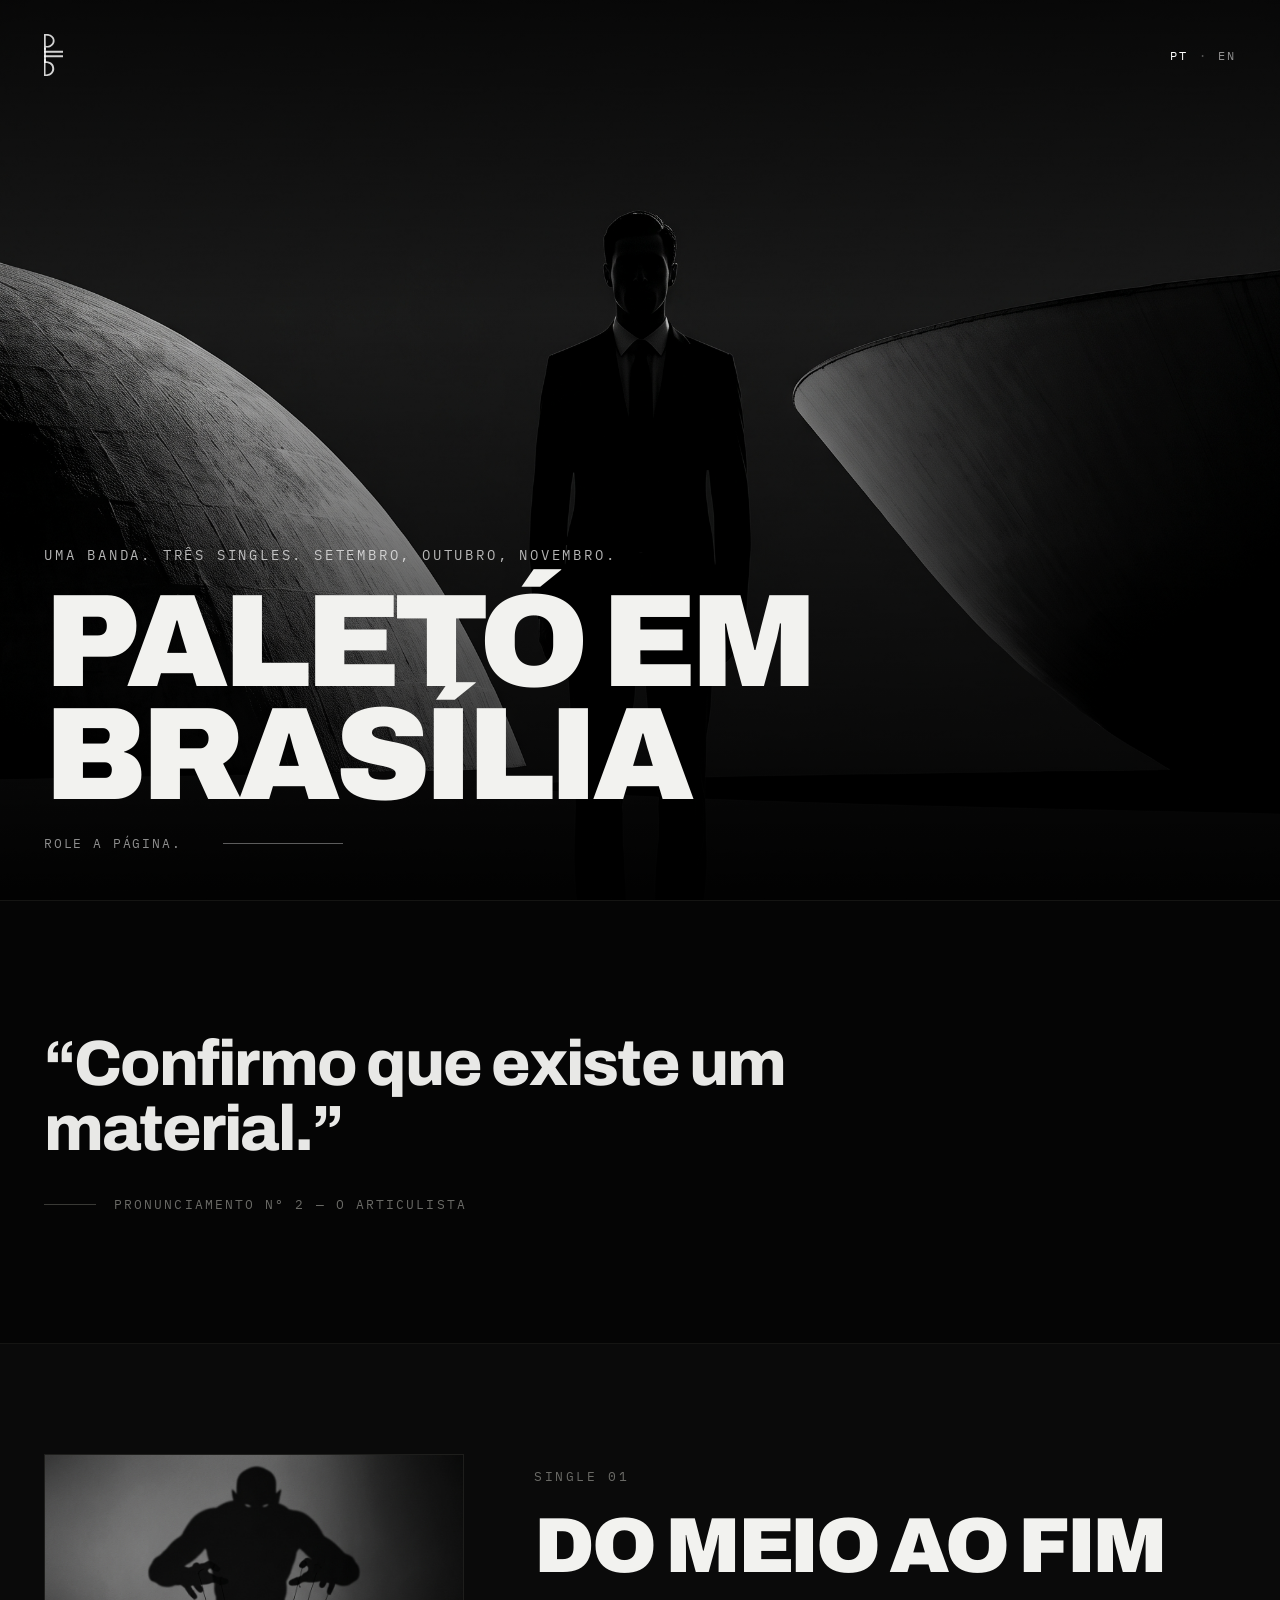
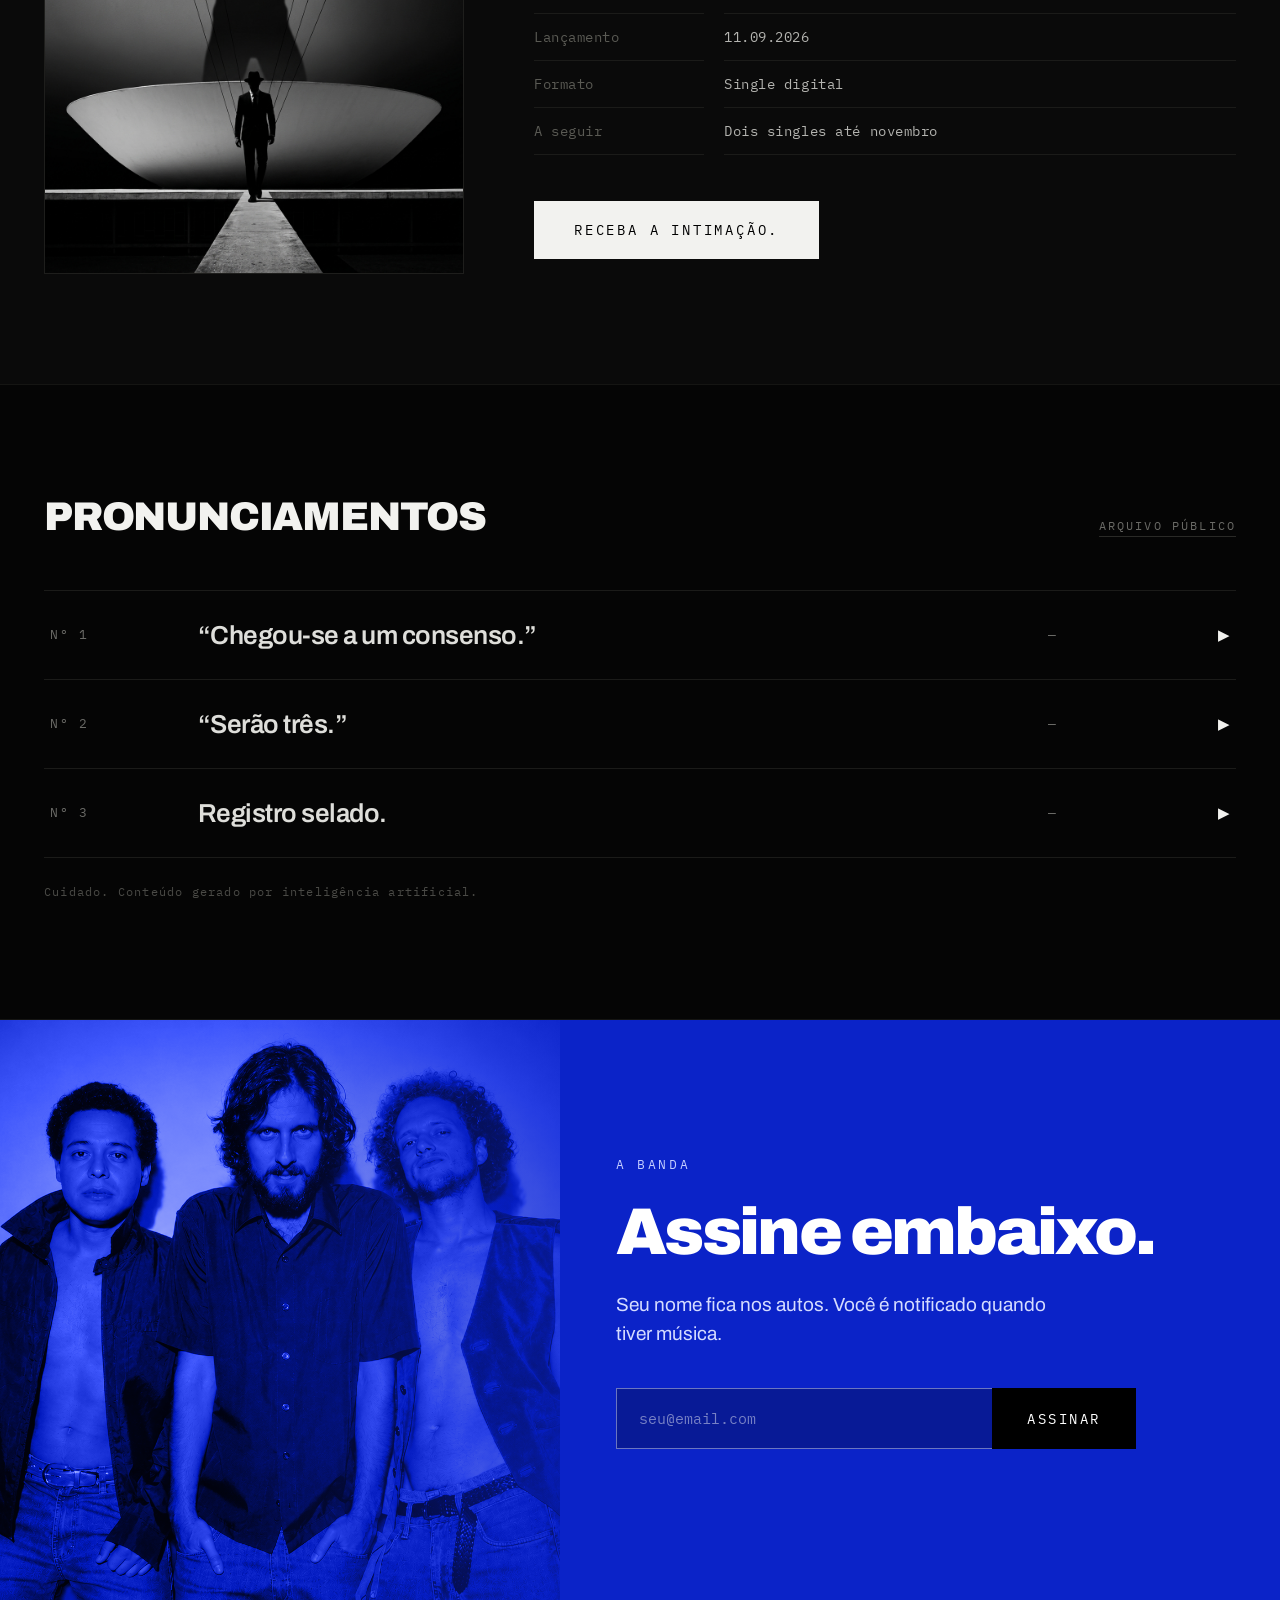
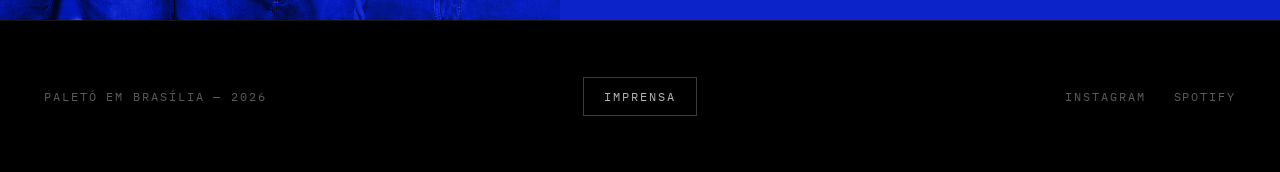
==== site/index.html @ a511e9b2 "Use the original symbol vector for the mark and favicon Replaces the hand-traced approximation with " ====
<!DOCTYPE html>
<html lang="pt-BR">
<head>
<meta charset="utf-8">
<meta name="viewport" content="width=device-width, initial-scale=1">
<title>Paletó em Brasília</title>
<meta name="description" content="Paletó em Brasília — uma banda. três singles. setembro, outubro, novembro.">
<link rel="icon" href="favicon.svg" type="image/svg+xml">
<link rel="icon" href="favicon-32.png" sizes="32x32" type="image/png">
<link rel="apple-touch-icon" href="apple-touch-icon.png">
<meta name="theme-color" content="#000000">
<link rel="preconnect" href="https://fonts.googleapis.com">
<link rel="preconnect" href="https://fonts.gstatic.com" crossorigin>
<link href="https://fonts.googleapis.com/css2?family=Archivo:wght@400;600;800;900&family=IBM+Plex+Mono:wght@400;500&display=swap" rel="stylesheet">
<link rel="stylesheet" href="css/style.css">
</head>
<body>

<div style="position:relative; background:#000">

  <!-- HERO -->
  <div class="hero">
    <img class="hero-bg" src="img/noir-7.jpeg" alt="">
    <div class="hero-gradient"></div>

    <div class="hero-content">
      <div class="topbar">
        <a class="brand" href="/" aria-label="Paletó em Brasília">
          <svg class="brand-mark" viewBox="0 0 573 1257" fill="currentColor" style="fill-rule:evenodd;clip-rule:evenodd;stroke-linejoin:round;stroke-miterlimit:2" aria-hidden="true" focusable="false">
            <g transform="matrix(1,0,0,1,-1531.950298,-1638.78301)">
              <g transform="matrix(1,0,0,1,1207.367759,0)">
                <g transform="matrix(1,0,0,1,-1035.359639,0)">
                  <g transform="matrix(1,0,0,0.920399,-318.648843,557.659139)">
                    <path d="M1678.715,1689.694C1678.77,1525.919 1678.232,1180.269 1679.63,1177.342C1681.048,1174.372 1796.124,1172.359 1821.681,1179.469C1831.416,1182.177 1911.464,1196.441 1964.685,1282.314C2041.574,1406.375 1969.386,1580.551 1818.64,1612.09C1773.498,1621.535 1734.115,1611.115 1731.618,1621.01C1731.563,1621.228 1731.545,1654.656 1731.55,1689.694L1678.715,1689.694ZM1778.699,1563.645C1782.285,1563.162 1785.933,1563.252 1789.519,1562.768C1925.775,1544.386 1980.226,1401.98 1914.064,1303.69C1857.908,1220.265 1770.647,1227.537 1752.038,1227.51C1737.513,1227.489 1731.612,1224.519 1731.601,1238.961C1731.582,1264.59 1731.365,1554.929 1731.719,1559.32C1732.217,1565.479 1750.084,1563.711 1778.699,1563.645Z"/>
                  </g>
                  <g transform="matrix(-0.951034,0,0,0.926566,3010.620278,511.768483)">
                    <path d="M1735.597,2028.415C1717.063,2028.436 1695.365,2028.191 1679.262,2028.336C1679.228,2047.667 1678.986,2070.902 1678.549,2093.765C1678.387,2102.277 1666.675,2099.855 1663.897,2099.864C1363.754,2100.872 1324.43,2490.794 1597.022,2566.75C1632.799,2576.719 1735.597,2570.401 1735.597,2570.401C1735.597,2570.401 1735.755,2186.984 1735.597,2028.415ZM1626.745,2516.858C1476.245,2479.951 1439.849,2325.829 1510.842,2228.806C1572.927,2143.958 1668.254,2152.604 1682.976,2153.117C1686.308,2153.233 1687.145,2157.316 1687.247,2157.813C1687.287,2158.004 1687.319,2508.828 1687.038,2515.854C1686.545,2528.215 1631.484,2517.758 1626.745,2516.858Z"/>
                  </g>
                  <g transform="matrix(1.409154,0,0,1,149.063765,293.846002)">
                    <rect x="859.342" y="1753.937" width="41.129" height="457.063"/>
                  </g>
                  <g transform="matrix(1.033011,0,0,1,-18.027622,-222.513986)">
                    <path d="M1887.901,2372.483L1887.901,2414.517C1887.901,2419.199 1884.222,2423 1879.689,2423L1342.212,2423C1337.68,2423 1334,2419.199 1334,2414.517L1334,2372.483C1334,2367.801 1337.68,2364 1342.212,2364L1879.689,2364C1884.222,2364 1887.901,2367.801 1887.901,2372.483Z"/>
                  </g>
                  <g transform="matrix(1.033011,0,0,1,-18.027622,-88.654303)">
                    <path d="M1887.901,2372.483L1887.901,2414.517C1887.901,2419.199 1884.222,2423 1879.689,2423L1342.212,2423C1337.68,2423 1334,2419.199 1334,2414.517L1334,2372.483C1334,2367.801 1337.68,2364 1342.212,2364L1879.689,2364C1884.222,2364 1887.901,2367.801 1887.901,2372.483Z"/>
                  </g>
                </g>
              </g>
            </g>
          </svg>
        </a>
        <div class="lang-switch">
          <button class="lang-btn" data-lang-btn="pt" type="button">PT</button>
          <span style="color:rgba(255,255,255,.3)">·</span>
          <button class="lang-btn" data-lang-btn="en" type="button">EN</button>
        </div>
      </div>

      <div class="hero-bottom">
        <div class="hero-kicker" data-pt="UMA BANDA. TRÊS SINGLES. SETEMBRO, OUTUBRO, NOVEMBRO." data-en="One band. Three singles. September, October, November."></div>
        <h1 class="hero-title">Paletó em Brasília</h1>
        <div class="hero-scroll">
          <span data-pt="ROLE A PÁGINA.&nbsp;" data-en="Scroll.&nbsp;"></span>
          <span class="hero-scroll-line"></span>
        </div>
      </div>
    </div>
  </div>

  <!-- FALA DO ARTICULISTA -->
  <div class="statement">
    <div class="statement-inner">
      <p class="statement-quote" data-pt="&ldquo;Confirmo que existe um material.&rdquo;" data-en="&ldquo;I confirm that a material exists.&rdquo;"></p>
      <div class="statement-meta">
        <span class="statement-line"></span>
        <span data-pt="Pronunciamento nº 2 — o Articulista" data-en="Statement no. 2 — the Articulator"></span>
      </div>
    </div>
  </div>

  <!-- SINGLE -->
  <div class="single">
    <img class="single-cover" src="img/capa-do-meio-ao-fim.jpg" alt="Capa do single">
    <div class="single-info">
      <div class="single-kicker" data-pt="Single 01" data-en="Single 01"></div>
      <h2 class="single-title">Do meio ao fim</h2>
      <div class="single-facts">
        <span class="fact-label" data-pt="Lançamento" data-en="Release"></span>
        <span class="fact-value">11.09.2026</span>
        <span class="fact-label" data-pt="Formato" data-en="Format"></span>
        <span class="fact-value" data-pt="Single digital" data-en="Digital single"></span>
        <span class="fact-label last" data-pt="A seguir" data-en="Next"></span>
        <span class="fact-value last" data-pt="Dois singles até novembro" data-en="Two more singles until November"></span>
      </div>
      <button class="btn-solid" type="button" data-open-intimacao>
        <span data-pt="Receba a intimação." data-en="Receive the summons."></span>
      </button>
    </div>
  </div>

  <!-- ARQUIVO -->
  <div class="archive" data-section="arquivo">
    <div class="archive-header">
      <h3 class="archive-title" data-pt="Pronunciamentos" data-en="Statements"></h3>
      <a class="archive-tag archive-channel" data-youtube-channel target="_blank" rel="noopener" data-pt="Arquivo público" data-en="Public archive"></a>
    </div>

    <div class="archive-list" data-archive-list></div>

    <p class="archive-disclaimer" data-pt="Cuidado. Conteúdo gerado por inteligência artificial." data-en="Caution. Content generated by artificial intelligence."></p>
  </div>

  <!-- AZUL: A BANDA + E-MAIL -->
  <div class="band">
    <div class="band-photo-wrap">
      <img class="band-photo" src="img/banda.png" alt="Paletó em Brasília">
      <div class="band-photo-overlay"></div>
    </div>
    <div class="band-content">
      <div class="band-kicker" data-pt="A banda" data-en="The band"></div>
      <h3 class="band-title" data-pt="Assine embaixo." data-en="Sign below."></h3>
      <p class="band-desc" data-pt="Seu nome fica nos autos. Você é notificado quando tiver música." data-en="Your name goes on the record. You are notified when there is music — nothing else."></p>
      <form class="signup-form" data-signup-form novalidate>
        <div class="email-row">
          <input class="email-input" type="email" required placeholder="seu@email.com" autocomplete="email">
          <button class="email-submit" type="submit">
            <span data-pt="Assinar" data-en="Sign"></span>
          </button>
        </div>
        <div class="form-msg" data-signup-msg></div>
      </form>
    </div>
  </div>

  <!-- FOOTER -->
  <div class="footer">
    <span class="footer-copy">Paletó em Brasília — 2026</span>
    <a class="footer-press" data-press-link data-pt="imprensa" data-en="press"></a>
    <div class="footer-links">
      <a data-instagram-link>Instagram</a>
      <a data-presave-link>Spotify</a>
    </div>
  </div>

  <!-- FLUXO: RECEBA A INTIMAÇÃO -->
  <div class="modal-overlay" data-modal-overlay hidden>
    <div class="modal-box" data-modal-box>
      <button class="modal-close" type="button" data-close-intimacao>✕</button>

      <!-- ETAPA 1: E-MAIL -->
      <div class="modal-step" data-step="email">
        <div class="modal-kicker" data-pt="Intimação nº 001/2026 — etapa 1 de 2" data-en="Summons no. 001/2026 — step 1 of 2"></div>
        <h4 class="modal-title" data-pt="Primeiro, o seu e-mail." data-en="First, your e-mail."></h4>
        <p class="modal-body-text" data-pt="Não custa nada." data-en="Two steps. This one is painless."></p>
        <form class="modal-form" data-intimacao-email-form novalidate>
          <div class="email-row">
            <input class="email-input" type="email" required placeholder="seu@email.com" autocomplete="email">
            <button class="email-submit" type="submit">
              <span data-pt="Prosseguir" data-en="Proceed"></span>
            </button>
          </div>
        </form>
      </div>

      <!-- ETAPA 2: PRÉ-SAVE (NOIR / ARTICULISTA) -->
      <div class="modal-step-presave" data-step="presave" hidden>
        <div class="presave-photo-wrap">
          <img class="presave-photo" src="img/articulista-gabinete.jpg" alt="O Articulista">
          <div class="presave-photo-overlay"></div>
        </div>
        <div class="presave-content">
          <h4 class="presave-title" data-pt="Perfeito. Só mais uma coisa..." data-en="An understanding has been reached."></h4>
          <p class="presave-text" data-pt="&nbsp;Um segundo gesto bondoso é requerido da sua parte. Chamam de &quot;pré-save&quot;. Eu chamo de &lt;i&gt;sentar-se à mesa&lt;/i&gt;." data-en="My friends. It came to my attention that your e-mail was recorded, and I want you to know this was noted with great sensibility, at the highest level. Now a second gesture is required of you — small, almost nothing, twenty seconds, no more. They call it &ldquo;pre-save.&rdquo; I call it the sitting of the table."></p>
          <p class="presave-text" data-pt="Funciona assim: você autoriza, no seu próprio streaming, um aplicativo que jamais ouviu falar antes. Isso não foi articulação minha. Mas posso lhe dizer, com a autoridade moral que o momento exige, que é para o bem do processo geral." data-en="It works like this: you authorise, on your own streaming service, an application you have never heard of before. This was not my design. But I can tell you, with the moral authority the moment demands, that it is for the good of the process."></p>
          <div class="presave-actions">
            <a class="btn-presave" data-presave-cta target="_blank" rel="noopener">
              <span data-pt="Sentar à mesa" data-en="Sit at the table"></span>
            </a>
            <button class="btn-text" type="button" data-close-intimacao>
              <span data-pt="Retirar a tratativa" data-en="Withdraw the negotiation"></span>
            </button>
          </div>
        </div>
      </div>

      <!-- ETAPA 3: FIM -->
      <div class="modal-step-fim" data-step="fim" hidden>
        <div class="modal-kicker" data-pt="Processo encerrado" data-en="Case closed"></div>
        <h4 class="modal-title" data-pt="Intimação cumprida." data-en="Summons complied with."></h4>
        <p class="modal-body-text" style="max-width:44ch" data-pt="Seu nome está nos autos. Nada mais será exigido de você até 11.09.2026." data-en="Your name is on the record. Nothing else will be asked of you until 11.09.2026."></p>
        <button class="btn-solid-alt" type="button" data-close-intimacao>
          <span data-pt="Encerrar" data-en="Close"></span>
        </button>
      </div>
    </div>
  </div>

</div>

<!-- iframe oculto: destino do POST ao MailerLite, mantém o usuário na página -->
<iframe name="ml-target" style="display:none" title="" aria-hidden="true"></iframe>

<script src="js/config.js"></script>
<script src="js/app.js"></script>
</body>
</html>
---- site/css/style.css ----
:root {
  --bg: #0a0a0b;
  --ink: #e8e8e6;
  --blue: #0B23C8;
  --blue-light: #6D8CFF;
  --mono: 'IBM Plex Mono', monospace;
  --sans: Archivo, Helvetica, sans-serif;
}

* { box-sizing: border-box; }

html, body {
  margin: 0;
  background: var(--bg);
  color: var(--ink);
  font-family: var(--sans);
}

a { color: var(--blue-light); }
a:hover { color: #ffffff; }
::selection { background: #1E4FFF; color: #fff; }
input::placeholder { color: rgba(255, 255, 255, .45); }

button { font-family: inherit; }

img { display: block; max-width: 100%; }

/* ---------- TOPBAR / LANG ---------- */
.topbar {
  display: flex;
  justify-content: space-between;
  align-items: center;
  font-family: var(--mono);
  font-size: 12px;
  letter-spacing: .18em;
  text-transform: uppercase;
  color: rgba(255, 255, 255, .62);
}

.brand {
  display: inline-flex;
  color: rgba(255, 255, 255, .82);
  transition: color .15s ease;
}

.brand:hover { color: #fff; }

.brand-mark { height: 42px; width: auto; display: block; }

.lang-switch { display: flex; gap: 10px; align-items: center; }

.lang-btn {
  background: none;
  border: none;
  padding: 0;
  cursor: pointer;
  font: inherit;
  letter-spacing: .18em;
  color: rgba(255, 255, 255, .55);
}

.lang-btn.active { color: #fff; }

/* ---------- HERO ---------- */
.hero {
  position: relative;
  height: 100vh;
  min-height: 560px;
  max-height: 900px;
  background: #000;
}

.hero-bg {
  position: absolute;
  inset: 0;
  width: 100%;
  height: 100%;
  object-fit: cover;
  object-position: center 42%;
  opacity: .92;
}

.hero-gradient {
  position: absolute;
  inset: 0;
  background: linear-gradient(180deg, rgba(0, 0, 0, .75) 0%, rgba(0, 0, 0, .15) 35%, rgba(0, 0, 0, .9) 100%);
}

.hero-content {
  position: absolute;
  inset: 0;
  display: flex;
  flex-direction: column;
  justify-content: space-between;
  padding: 34px 44px 48px;
}

.hero-bottom { display: flex; flex-direction: column; gap: 22px; }

.hero-kicker {
  font-family: var(--mono);
  font-size: 14px;
  letter-spacing: .2em;
  text-transform: uppercase;
  color: rgba(255, 255, 255, .7);
}

.hero-title {
  margin: 0;
  font-family: var(--sans);
  font-weight: 900;
  font-size: min(132px, 12vw, 15vh);
  line-height: .86;
  letter-spacing: -.045em;
  text-transform: uppercase;
  color: #f2f2ef;
  max-width: 14ch;
}

.hero-scroll {
  display: flex;
  gap: 32px;
  align-items: center;
  font-family: var(--mono);
  font-size: 13px;
  letter-spacing: .14em;
  text-transform: uppercase;
  color: rgba(255, 255, 255, .55);
  flex-shrink: 0;
}

.hero-scroll-line { width: 120px; height: 1px; background: rgba(255, 255, 255, .35); }

/* ---------- FALA DO ARTICULISTA ---------- */
.statement {
  padding: 130px 44px;
  background: #050505;
  border-top: 1px solid #151513;
}

.statement-inner { max-width: 1000px; display: flex; flex-direction: column; gap: 34px; }

.statement-quote {
  margin: 0;
  font-family: var(--sans);
  font-weight: 800;
  font-size: clamp(34px, 6vw, 64px);
  line-height: 1.02;
  letter-spacing: -.03em;
  color: var(--ink);
  text-wrap: pretty;
}

.statement-meta {
  display: flex;
  gap: 18px;
  align-items: center;
  font-family: var(--mono);
  font-size: 13px;
  letter-spacing: .16em;
  text-transform: uppercase;
  color: #6a6a66;
}

.statement-line { width: 52px; height: 1px; background: #3a3a36; }

/* ---------- SINGLE ---------- */
.single {
  padding: 110px 44px;
  background: #0a0a0a;
  border-top: 1px solid #151513;
  display: grid;
  grid-template-columns: 420px 1fr;
  gap: 70px;
  align-items: center;
}

.single-cover { width: 420px; height: 420px; object-fit: cover; border: 1px solid #1e1e1c; }

.single-info { display: flex; flex-direction: column; gap: 26px; }

.single-kicker {
  font-family: var(--mono);
  font-size: 13px;
  letter-spacing: .2em;
  text-transform: uppercase;
  color: #6a6a66;
}

.single-title {
  margin: 0;
  font-family: var(--sans);
  font-weight: 900;
  font-size: 78px;
  line-height: .92;
  letter-spacing: -.04em;
  text-transform: uppercase;
  color: #f2f2ef;
}

.single-facts {
  display: grid;
  grid-template-columns: 170px 1fr;
  gap: 0 20px;
  font-family: var(--mono);
  font-size: 14px;
  color: #b4b4b0;
  letter-spacing: .04em;
  margin-top: 4px;
}

.fact-label { color: #5a5a54; padding: 14px 0; border-top: 1px solid #1b1b19; }
.fact-value { padding: 14px 0; border-top: 1px solid #1b1b19; }
.fact-label.last, .fact-value.last { border-bottom: 1px solid #1b1b19; }

.btn-solid {
  align-self: flex-start;
  margin-top: 20px;
  border: none;
  cursor: pointer;
  font-family: var(--mono);
  font-size: 14px;
  letter-spacing: .2em;
  text-transform: uppercase;
  color: #000;
  background: #f2f2ef;
  padding: 20px 40px;
}

.btn-solid:hover { background: var(--blue-light); color: #000; }

/* ---------- ARQUIVO / PRONUNCIAMENTOS ---------- */
.archive { padding: 110px 44px 120px; background: #050505; border-top: 1px solid #151513; }

.archive-header {
  display: flex;
  justify-content: space-between;
  align-items: baseline;
  margin-bottom: 52px;
}

.archive-title {
  margin: 0;
  font-family: var(--sans);
  font-weight: 900;
  font-size: clamp(24px, 8vw, 40px);
  letter-spacing: -.03em;
  text-transform: uppercase;
  color: #f2f2ef;
}

.archive-tag {
  font-family: var(--mono);
  font-size: 12px;
  letter-spacing: .18em;
  text-transform: uppercase;
  color: #6a6a66;
}

.archive-list { display: flex; flex-direction: column; }

.archive-row {
  display: grid;
  grid-template-columns: 120px 1fr 110px 44px;
  gap: 28px;
  align-items: center;
  padding: 30px 6px;
  border-top: 1px solid #1b1b19;
  cursor: pointer;
}

.archive-row:hover { background: #0d0d0c; }

.archive-row.is-last-item { border-bottom: 1px solid #1b1b19; }

/* Linha sem vídeo: estado "selado" — apagada e sem interação */
.archive-row.last { cursor: default; }
.archive-row.last:hover { background: transparent; }

.archive-row:focus-visible { outline: 1px solid #f2f2ef; outline-offset: -1px; }

.archive-num { font-family: var(--mono); font-size: 13px; letter-spacing: .14em; color: #6a6a66; }
.archive-row.last .archive-num { color: #3f3f3c; }

.archive-quote { font-family: var(--sans); font-weight: 600; font-size: 26px; letter-spacing: -.02em; color: #dededa; }
.archive-row.last .archive-quote { color: #3f3f3c; }

.archive-time { font-family: var(--mono); font-size: 13px; color: #6a6a66; }
.archive-row.last .archive-time { color: #3f3f3c; }

.archive-play { font-family: var(--mono); font-size: 15px; color: #f2f2ef; text-align: right; }
.archive-row.last .archive-play { font-size: 13px; color: #3f3f3c; }

.archive-disclaimer { margin: 26px 0 0; font-family: var(--mono); font-size: 12px; letter-spacing: .1em; color: #4a4a46; }

.archive-channel { color: #6a6a66; text-decoration: none; border-bottom: 1px solid #2a2a27; padding-bottom: 3px; }
.archive-channel:hover { color: #f2f2ef; border-bottom-color: #f2f2ef; }

/* Player sob demanda */
.archive-player { padding: 0 6px 30px; }
.archive-player[hidden] { display: none; }

.archive-thumb {
  position: relative;
  display: block;
  width: 100%;
  max-width: 860px;
  aspect-ratio: 16 / 9;
  padding: 0;
  border: 1px solid #1e1e1c;
  background: #0d0d0c;
  cursor: pointer;
  overflow: hidden;
}

.archive-thumb img {
  width: 100%;
  height: 100%;
  object-fit: cover;
  filter: grayscale(1) contrast(1.05);
  opacity: .82;
  transition: opacity .2s ease, filter .2s ease;
}

.archive-thumb:hover img { opacity: 1; filter: grayscale(1) contrast(1.1); }

.archive-thumb-play {
  position: absolute;
  inset: 0;
  display: flex;
  align-items: center;
  justify-content: center;
  font-family: var(--mono);
  font-size: 30px;
  color: #f2f2ef;
  text-shadow: 0 2px 24px rgba(0, 0, 0, .8);
  pointer-events: none;
}

.archive-iframe {
  display: block;
  width: 100%;
  max-width: 860px;
  aspect-ratio: 16 / 9;
  border: 1px solid #1e1e1c;
  background: #000;
}

/* Shorts — vídeo vertical */
.archive-player.is-vertical .archive-thumb,
.archive-player.is-vertical .archive-iframe {
  aspect-ratio: 9 / 16;
  max-width: 340px;
}

/* ---------- AZUL: A BANDA + E-MAIL ---------- */
.band {
  background: var(--blue);
  border-top: 1px solid #151513;
  display: grid;
  grid-template-columns: 560px 1fr;
  align-items: stretch;
}

.band-photo-wrap { position: relative; overflow: hidden; min-height: 600px; }

.band-photo {
  position: absolute;
  inset: 0;
  width: 100%;
  height: 100%;
  object-fit: cover;
  object-position: center 20%;
  mix-blend-mode: luminosity;
  opacity: .95;
}

.band-photo-overlay {
  position: absolute;
  inset: 0;
  background: linear-gradient(270deg, rgba(11, 35, 200, .55) 0%, rgba(11, 35, 200, 0) 60%);
}

.band-content {
  padding: 100px 56px;
  display: flex;
  flex-direction: column;
  gap: 28px;
  justify-content: center;
}

.band-kicker { font-family: var(--mono); font-size: 13px; letter-spacing: .2em; text-transform: uppercase; color: #c3ccff; }

.band-title {
  margin: 0;
  font-family: var(--sans);
  font-weight: 900;
  font-size: 66px;
  line-height: .94;
  letter-spacing: -.04em;
  color: #fff;
  max-width: 20ch;
  text-wrap: pretty;
}

.band-desc { margin: 0; max-width: 42ch; font-size: 19px; line-height: 1.5; color: #d5dcff; text-wrap: pretty; }

.signup-form { display: flex; flex-direction: column; gap: 14px; margin-top: 12px; max-width: 520px; }

.email-row { display: flex; }

.email-input {
  flex: 1;
  min-width: 0;
  background: rgba(0, 0, 0, .25);
  border: 1px solid rgba(255, 255, 255, .4);
  border-right: none;
  color: #fff;
  padding: 20px 22px;
  font-family: var(--mono);
  font-size: 15px;
  outline: none;
}

.email-input:focus { border-color: #fff; background: rgba(0, 0, 0, .4); }

.email-submit {
  background: #000;
  border: 1px solid #000;
  color: #fff;
  padding: 20px 34px;
  font-family: var(--mono);
  font-size: 14px;
  letter-spacing: .18em;
  text-transform: uppercase;
  cursor: pointer;
}

.email-submit:hover { background: #fff; color: var(--blue); border-color: #fff; }

.form-msg { min-height: 20px; font-family: var(--mono); font-size: 13px; color: #ffffff; }

/* ---------- FOOTER ---------- */
.footer {
  padding: 56px 44px;
  background: #000;
  border-top: 1px solid #151513;
  display: grid;
  grid-template-columns: 1fr auto 1fr;
  align-items: center;
  gap: 24px;
  font-family: var(--mono);
  font-size: 12px;
  letter-spacing: .16em;
  text-transform: uppercase;
  color: #5a5a56;
}

.footer-copy { justify-self: start; }

.footer-press {
  justify-self: center;
  color: #b4b4b0;
  text-decoration: none;
  letter-spacing: .16em;
  border: 1px solid #3a3a36;
  padding: 11px 20px;
  transition: color .15s ease, border-color .15s ease, background-color .15s ease;
}

.footer-press:hover {
  color: #000;
  background: #f2f2ef;
  border-color: #f2f2ef;
}

.footer-links { display: flex; gap: 28px; justify-self: end; }

.footer-links a { color: #5a5a56; text-decoration: none; }
.footer-links a:hover { color: #f2f2ef; }

/* ---------- MODAL: INTIMAÇÃO ---------- */
.modal-overlay {
  position: fixed;
  inset: 0;
  background: rgba(0, 0, 0, .9);
  display: flex;
  align-items: center;
  justify-content: center;
  z-index: 60;
  padding: 24px;
}

.modal-overlay[hidden] { display: none; }

.modal-box {
  position: relative;
  width: 900px;
  max-width: 100%;
  min-width: 0;
  background: var(--blue);
  border: 1px solid rgba(255, 255, 255, .25);
  display: grid;
  grid-template-columns: minmax(0, 1fr);
  overflow: hidden;
  max-height: 92vh;
  overflow-y: auto;
}

.modal-box.step-presave { background: #050505; }

.modal-close {
  position: absolute;
  top: 18px;
  right: 20px;
  z-index: 2;
  background: none;
  border: none;
  cursor: pointer;
  font-family: var(--mono);
  font-size: 16px;
  color: rgba(255, 255, 255, .6);
  padding: 6px;
}

.modal-close:hover { color: #fff; }

.modal-step { width: 100%; max-width: 640px; min-width: 0; margin: 0 auto; padding: 52px 24px 46px; display: flex; flex-direction: column; gap: 24px; }
.modal-step[hidden] { display: none; }

.modal-kicker { font-family: var(--mono); font-size: 12px; letter-spacing: .2em; text-transform: uppercase; color: #c3ccff; }

.modal-title {
  margin: 0;
  font-family: var(--sans);
  font-weight: 900;
  font-size: 46px;
  line-height: .98;
  letter-spacing: -.035em;
  color: #fff;
}

.modal-body-text { margin: 0; font-size: 18px; line-height: 1.5; color: #d5dcff; max-width: 40ch; text-wrap: pretty; }

.modal-form { display: flex; flex-direction: column; gap: 14px; margin-top: 4px; }

.modal-step-presave {
  display: grid;
  grid-template-columns: 340px minmax(0, 1fr);
  min-width: 0;
  background: #050505;
}

.modal-step-presave[hidden] { display: none; }

.presave-photo-wrap { position: relative; min-height: 100%; }

.presave-photo {
  position: absolute;
  inset: 0;
  width: 100%;
  height: 100%;
  object-fit: cover;
  object-position: center 20%;
}

.presave-photo-overlay {
  position: absolute;
  inset: 0;
  background: linear-gradient(90deg, rgba(0, 0, 0, 0) 60%, #050505 100%);
}

.presave-content { padding: 52px 48px 46px; display: flex; flex-direction: column; gap: 20px; }

.presave-title {
  margin: 0;
  font-family: var(--sans);
  font-weight: 900;
  font-size: 38px;
  line-height: 1.02;
  letter-spacing: -.03em;
  color: #f2f2ef;
}

.presave-text { margin: 0; font-size: 16px; line-height: 1.55; color: #b4b4b0; text-wrap: pretty; }

.presave-actions { display: flex; align-items: center; gap: 26px; margin-top: 6px; flex-wrap: wrap; }

.btn-presave {
  text-decoration: none;
  background: #f2f2ef;
  color: #000;
  padding: 18px 36px;
  font-family: var(--mono);
  font-size: 14px;
  letter-spacing: .18em;
  text-transform: uppercase;
  cursor: pointer;
  border: none;
}

.btn-presave:hover { background: var(--blue-light); color: #000; }

.btn-text {
  background: none;
  border: none;
  cursor: pointer;
  font-family: var(--mono);
  font-size: 13px;
  letter-spacing: .14em;
  text-transform: uppercase;
  color: #6a6a66;
  text-decoration: underline;
  padding: 0;
}

.btn-text:hover { color: #f2f2ef; }

.modal-step-fim { width: 100%; max-width: 640px; min-width: 0; margin: 0 auto; padding: 52px 24px 46px; display: flex; flex-direction: column; gap: 24px; }
.modal-step-fim[hidden] { display: none; }

.btn-solid-alt {
  align-self: flex-start;
  margin-top: 6px;
  background: #000;
  border: 1px solid #000;
  color: #fff;
  padding: 20px 40px;
  font-family: var(--mono);
  font-size: 14px;
  letter-spacing: .18em;
  text-transform: uppercase;
  cursor: pointer;
}

.btn-solid-alt:hover { background: #fff; color: var(--blue); border-color: #fff; }

/* ---------- RESPONSIVE ---------- */
@media (max-width: 900px) {
  .single { grid-template-columns: 1fr; gap: 44px; padding: 80px 24px; }
  .single-cover { width: 100%; height: auto; aspect-ratio: 1 / 1; }
  .band { grid-template-columns: 1fr; }
  .band-photo-wrap { min-height: 320px; }
  .band-content { padding: 56px 24px; }
  .modal-step-presave { grid-template-columns: 1fr; }
  .presave-photo-wrap { min-height: 220px; }
}

@media (max-width: 640px) {
  .hero-content, .statement, .archive, .footer { padding-left: 24px; padding-right: 24px; }
  .brand-mark { height: 26px; }
  .statement { padding-top: 90px; padding-bottom: 90px; }
  .single-title { font-size: 52px; }
  .band-title { font-size: 44px; }
  .archive-header { flex-direction: column; align-items: flex-start; gap: 12px; margin-bottom: 36px; }
  .archive-row { grid-template-columns: 56px minmax(0, 1fr) 40px; gap: 14px; }
  .archive-quote { font-size: 20px; }
  .archive-time { display: none; }
  .footer { grid-template-columns: 1fr; justify-items: center; text-align: center; gap: 22px; }
  .footer-copy { justify-self: center; }
  .footer-links { justify-self: center; }
  .modal-title, .modal-title.small { font-size: 34px; }
  .modal-overlay { padding: 12px; }
  .modal-step, .modal-step-fim { padding: 48px 20px 36px; gap: 20px; }
  .presave-content { padding: 36px 20px 32px; }
  .modal-kicker { letter-spacing: .14em; }
  .presave-actions { gap: 18px; }
  .btn-presave { padding: 16px 26px; }
  .email-row { flex-direction: column; }
  .email-input { border-right: 1px solid rgba(255, 255, 255, .4); border-bottom: none; }
  .email-submit { border-top: none; }
}
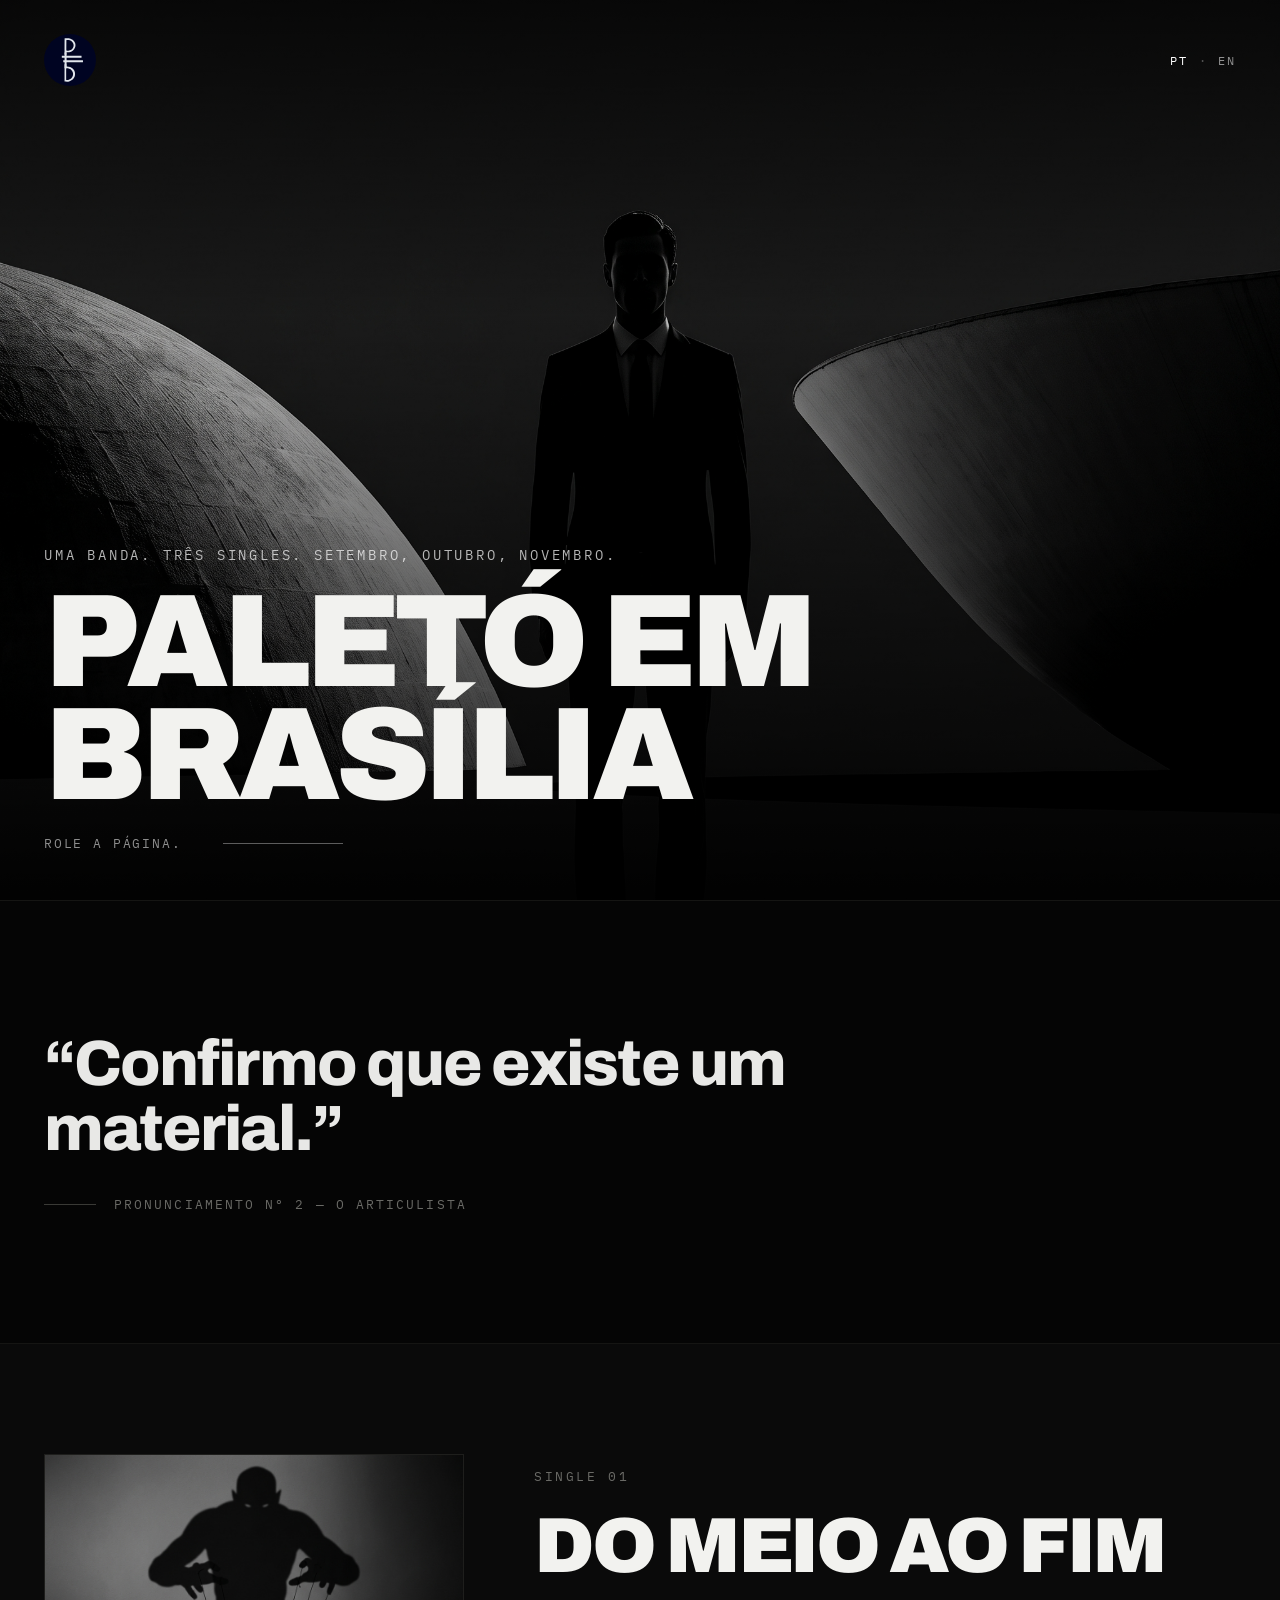
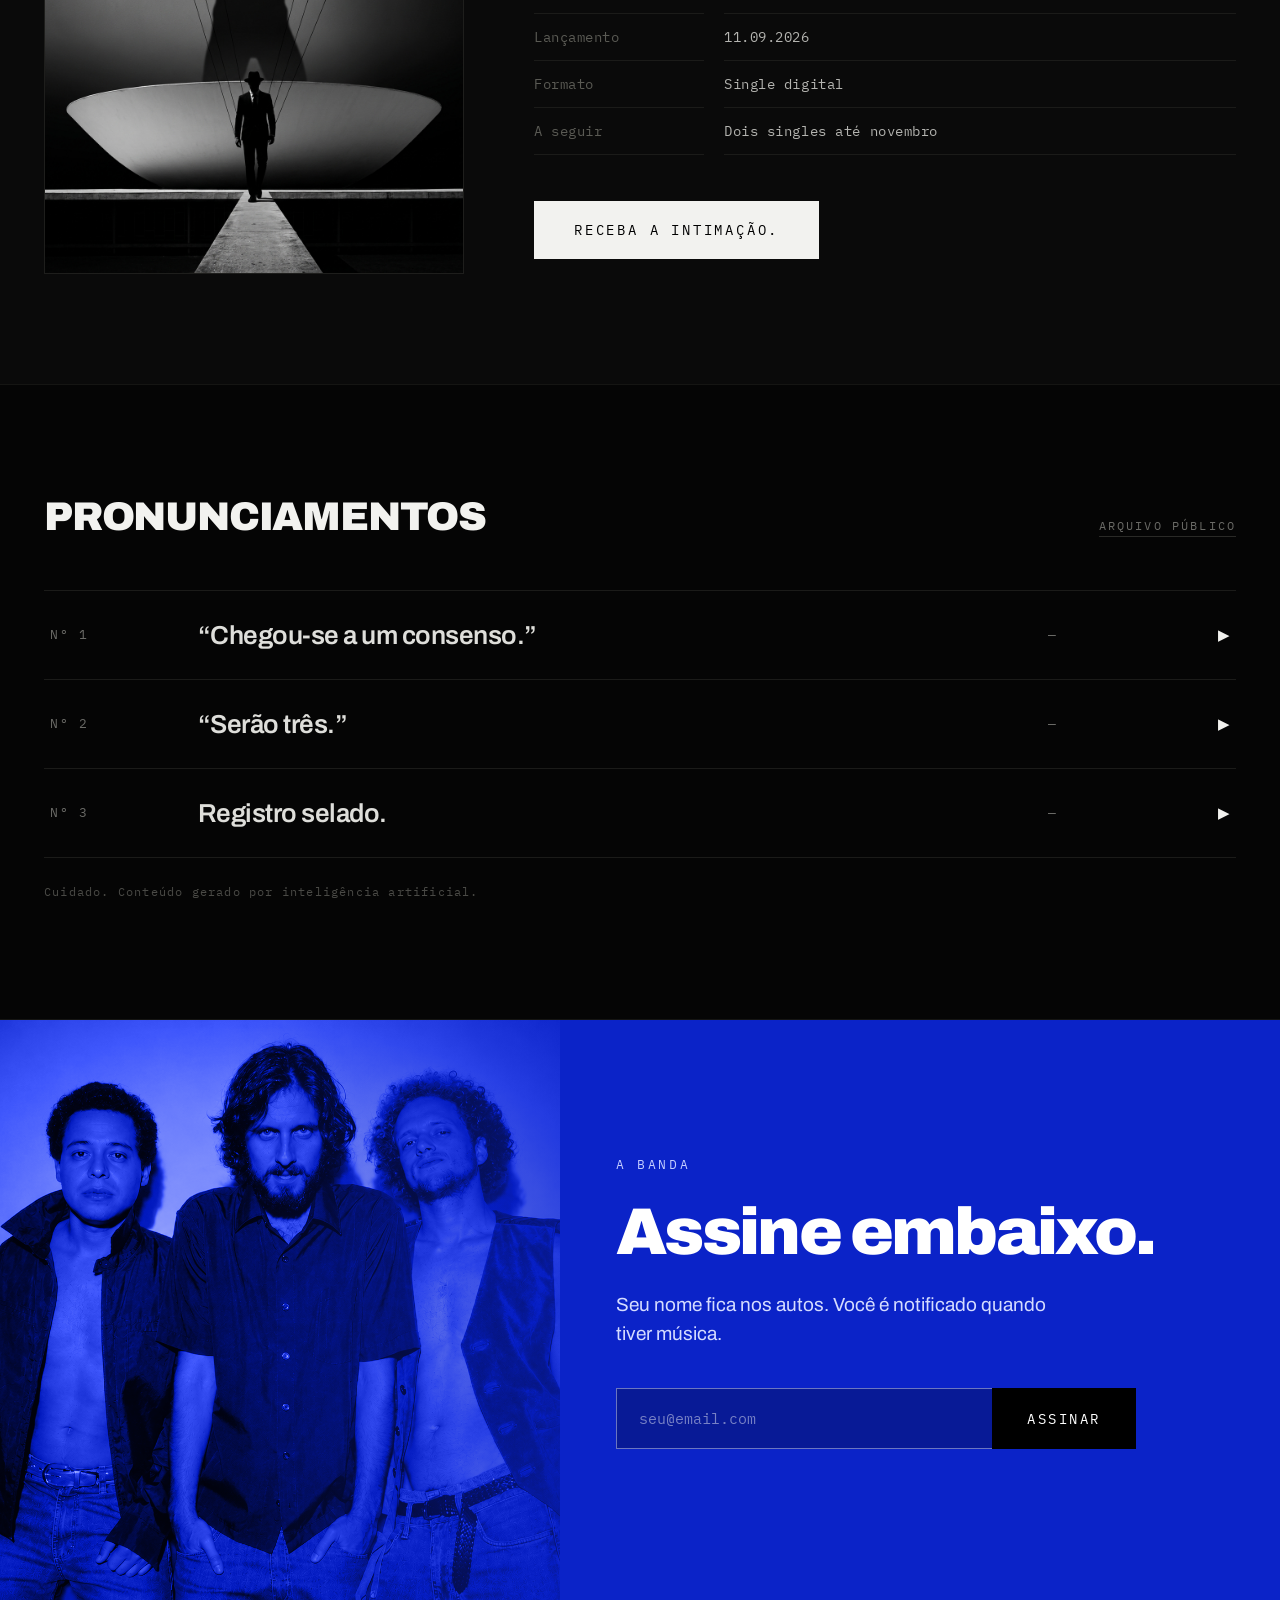
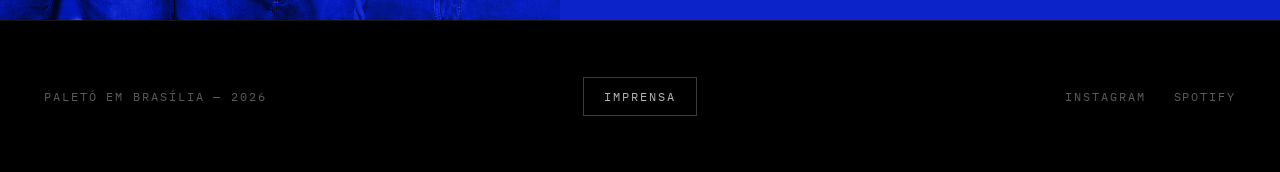
==== commit a378be54: "Use the circle badge version of the symbol in the header and favicon Adopts the updated source file " ====
--- a/site/index.html
+++ b/site/index.html
@@ -26,29 +26,7 @@
     <div class="hero-content">
       <div class="topbar">
         <a class="brand" href="/" aria-label="Paletó em Brasília">
-          <svg class="brand-mark" viewBox="0 0 573 1257" fill="currentColor" style="fill-rule:evenodd;clip-rule:evenodd;stroke-linejoin:round;stroke-miterlimit:2" aria-hidden="true" focusable="false">
-            <g transform="matrix(1,0,0,1,-1531.950298,-1638.78301)">
-              <g transform="matrix(1,0,0,1,1207.367759,0)">
-                <g transform="matrix(1,0,0,1,-1035.359639,0)">
-                  <g transform="matrix(1,0,0,0.920399,-318.648843,557.659139)">
-                    <path d="M1678.715,1689.694C1678.77,1525.919 1678.232,1180.269 1679.63,1177.342C1681.048,1174.372 1796.124,1172.359 1821.681,1179.469C1831.416,1182.177 1911.464,1196.441 1964.685,1282.314C2041.574,1406.375 1969.386,1580.551 1818.64,1612.09C1773.498,1621.535 1734.115,1611.115 1731.618,1621.01C1731.563,1621.228 1731.545,1654.656 1731.55,1689.694L1678.715,1689.694ZM1778.699,1563.645C1782.285,1563.162 1785.933,1563.252 1789.519,1562.768C1925.775,1544.386 1980.226,1401.98 1914.064,1303.69C1857.908,1220.265 1770.647,1227.537 1752.038,1227.51C1737.513,1227.489 1731.612,1224.519 1731.601,1238.961C1731.582,1264.59 1731.365,1554.929 1731.719,1559.32C1732.217,1565.479 1750.084,1563.711 1778.699,1563.645Z"/>
-                  </g>
-                  <g transform="matrix(-0.951034,0,0,0.926566,3010.620278,511.768483)">
-                    <path d="M1735.597,2028.415C1717.063,2028.436 1695.365,2028.191 1679.262,2028.336C1679.228,2047.667 1678.986,2070.902 1678.549,2093.765C1678.387,2102.277 1666.675,2099.855 1663.897,2099.864C1363.754,2100.872 1324.43,2490.794 1597.022,2566.75C1632.799,2576.719 1735.597,2570.401 1735.597,2570.401C1735.597,2570.401 1735.755,2186.984 1735.597,2028.415ZM1626.745,2516.858C1476.245,2479.951 1439.849,2325.829 1510.842,2228.806C1572.927,2143.958 1668.254,2152.604 1682.976,2153.117C1686.308,2153.233 1687.145,2157.316 1687.247,2157.813C1687.287,2158.004 1687.319,2508.828 1687.038,2515.854C1686.545,2528.215 1631.484,2517.758 1626.745,2516.858Z"/>
-                  </g>
-                  <g transform="matrix(1.409154,0,0,1,149.063765,293.846002)">
-                    <rect x="859.342" y="1753.937" width="41.129" height="457.063"/>
-                  </g>
-                  <g transform="matrix(1.033011,0,0,1,-18.027622,-222.513986)">
-                    <path d="M1887.901,2372.483L1887.901,2414.517C1887.901,2419.199 1884.222,2423 1879.689,2423L1342.212,2423C1337.68,2423 1334,2419.199 1334,2414.517L1334,2372.483C1334,2367.801 1337.68,2364 1342.212,2364L1879.689,2364C1884.222,2364 1887.901,2367.801 1887.901,2372.483Z"/>
-                  </g>
-                  <g transform="matrix(1.033011,0,0,1,-18.027622,-88.654303)">
-                    <path d="M1887.901,2372.483L1887.901,2414.517C1887.901,2419.199 1884.222,2423 1879.689,2423L1342.212,2423C1337.68,2423 1334,2419.199 1334,2414.517L1334,2372.483C1334,2367.801 1337.68,2364 1342.212,2364L1879.689,2364C1884.222,2364 1887.901,2367.801 1887.901,2372.483Z"/>
-                  </g>
-                </g>
-              </g>
-            </g>
-          </svg>
+          <img class="brand-mark" src="img/simbolo-circulo.svg" alt="" width="1509" height="1509">
         </a>
         <div class="lang-switch">
           <button class="lang-btn" data-lang-btn="pt" type="button">PT</button>
--- a/site/css/style.css
+++ b/site/css/style.css
@@ -39,13 +39,13 @@
 
 .brand {
   display: inline-flex;
-  color: rgba(255, 255, 255, .82);
-  transition: color .15s ease;
-}
-
-.brand:hover { color: #fff; }
-
-.brand-mark { height: 42px; width: auto; display: block; }
+  opacity: .92;
+  transition: opacity .15s ease;
+}
+
+.brand:hover { opacity: 1; }
+
+.brand-mark { height: 52px; width: auto; display: block; }
 
 .lang-switch { display: flex; gap: 10px; align-items: center; }
 
@@ -648,7 +648,7 @@
 
 @media (max-width: 640px) {
   .hero-content, .statement, .archive, .footer { padding-left: 24px; padding-right: 24px; }
-  .brand-mark { height: 26px; }
+  .brand-mark { height: 40px; }
   .statement { padding-top: 90px; padding-bottom: 90px; }
   .single-title { font-size: 52px; }
   .band-title { font-size: 44px; }
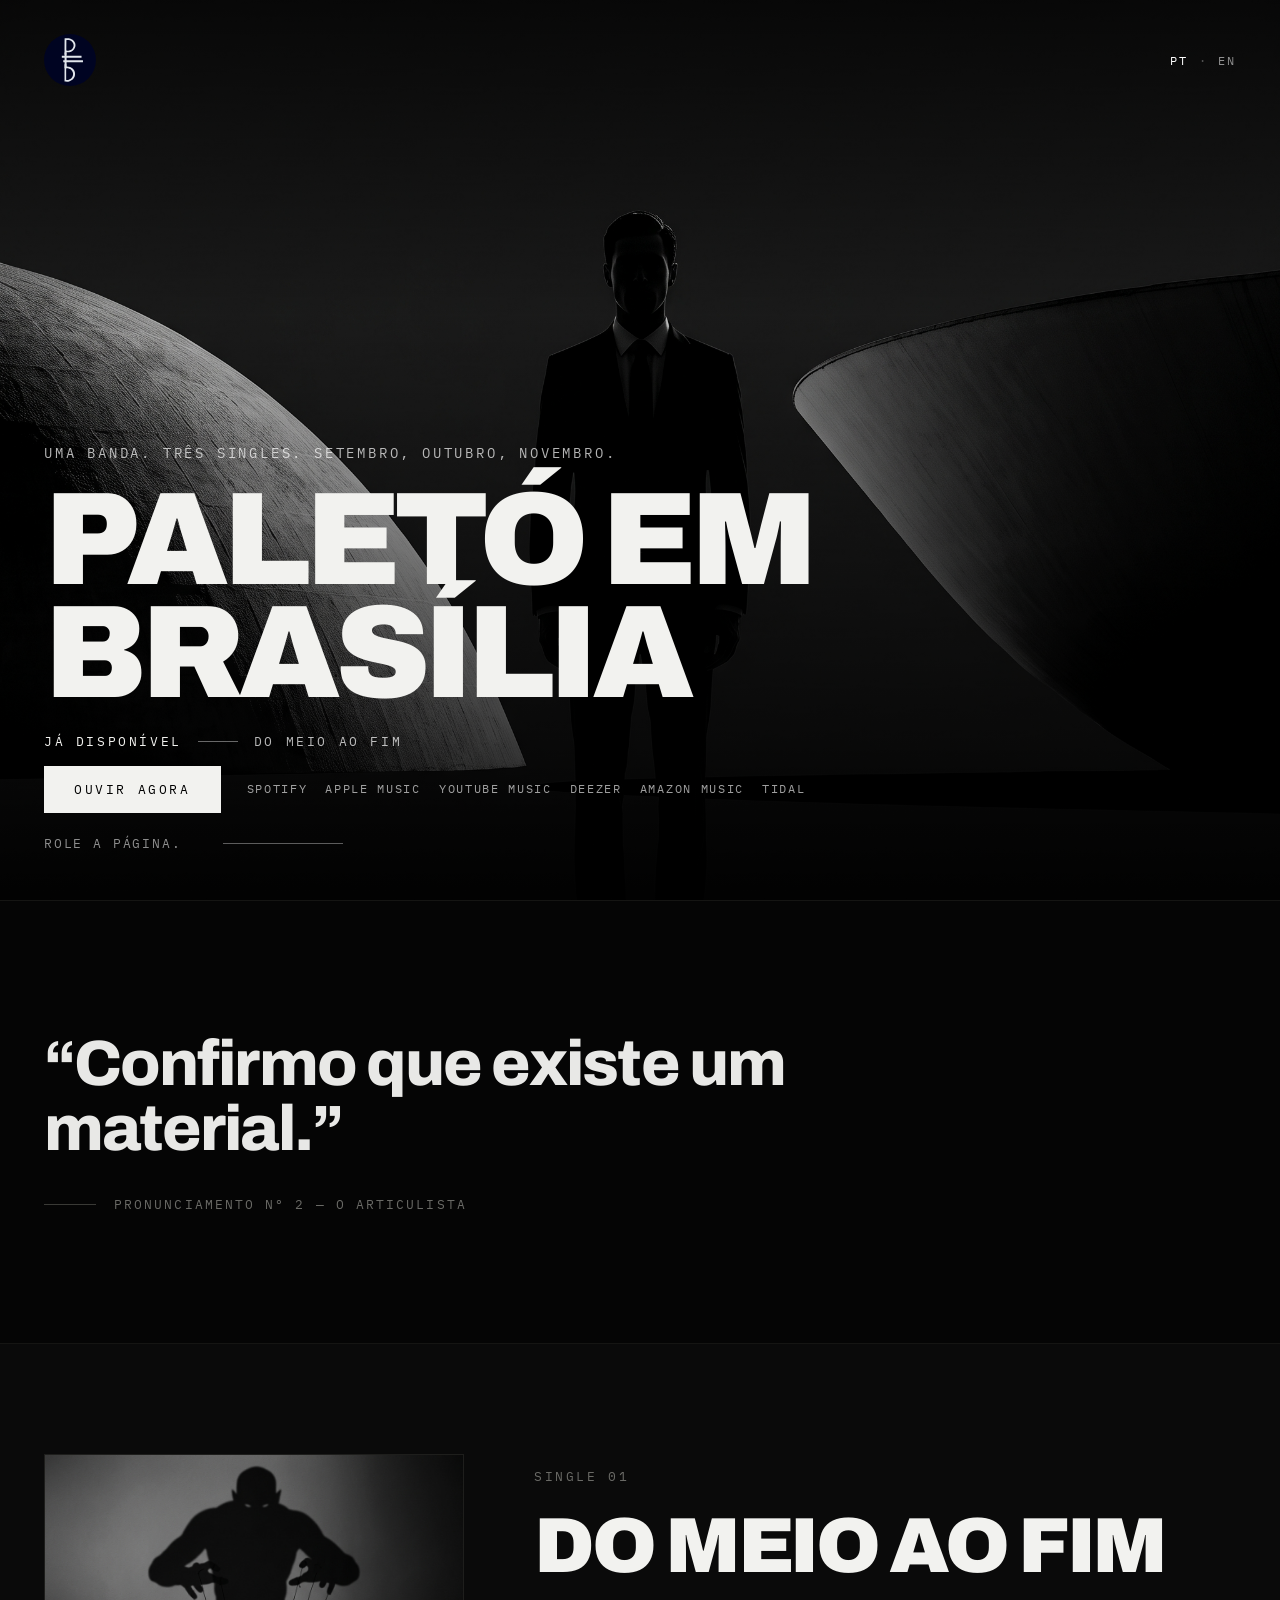
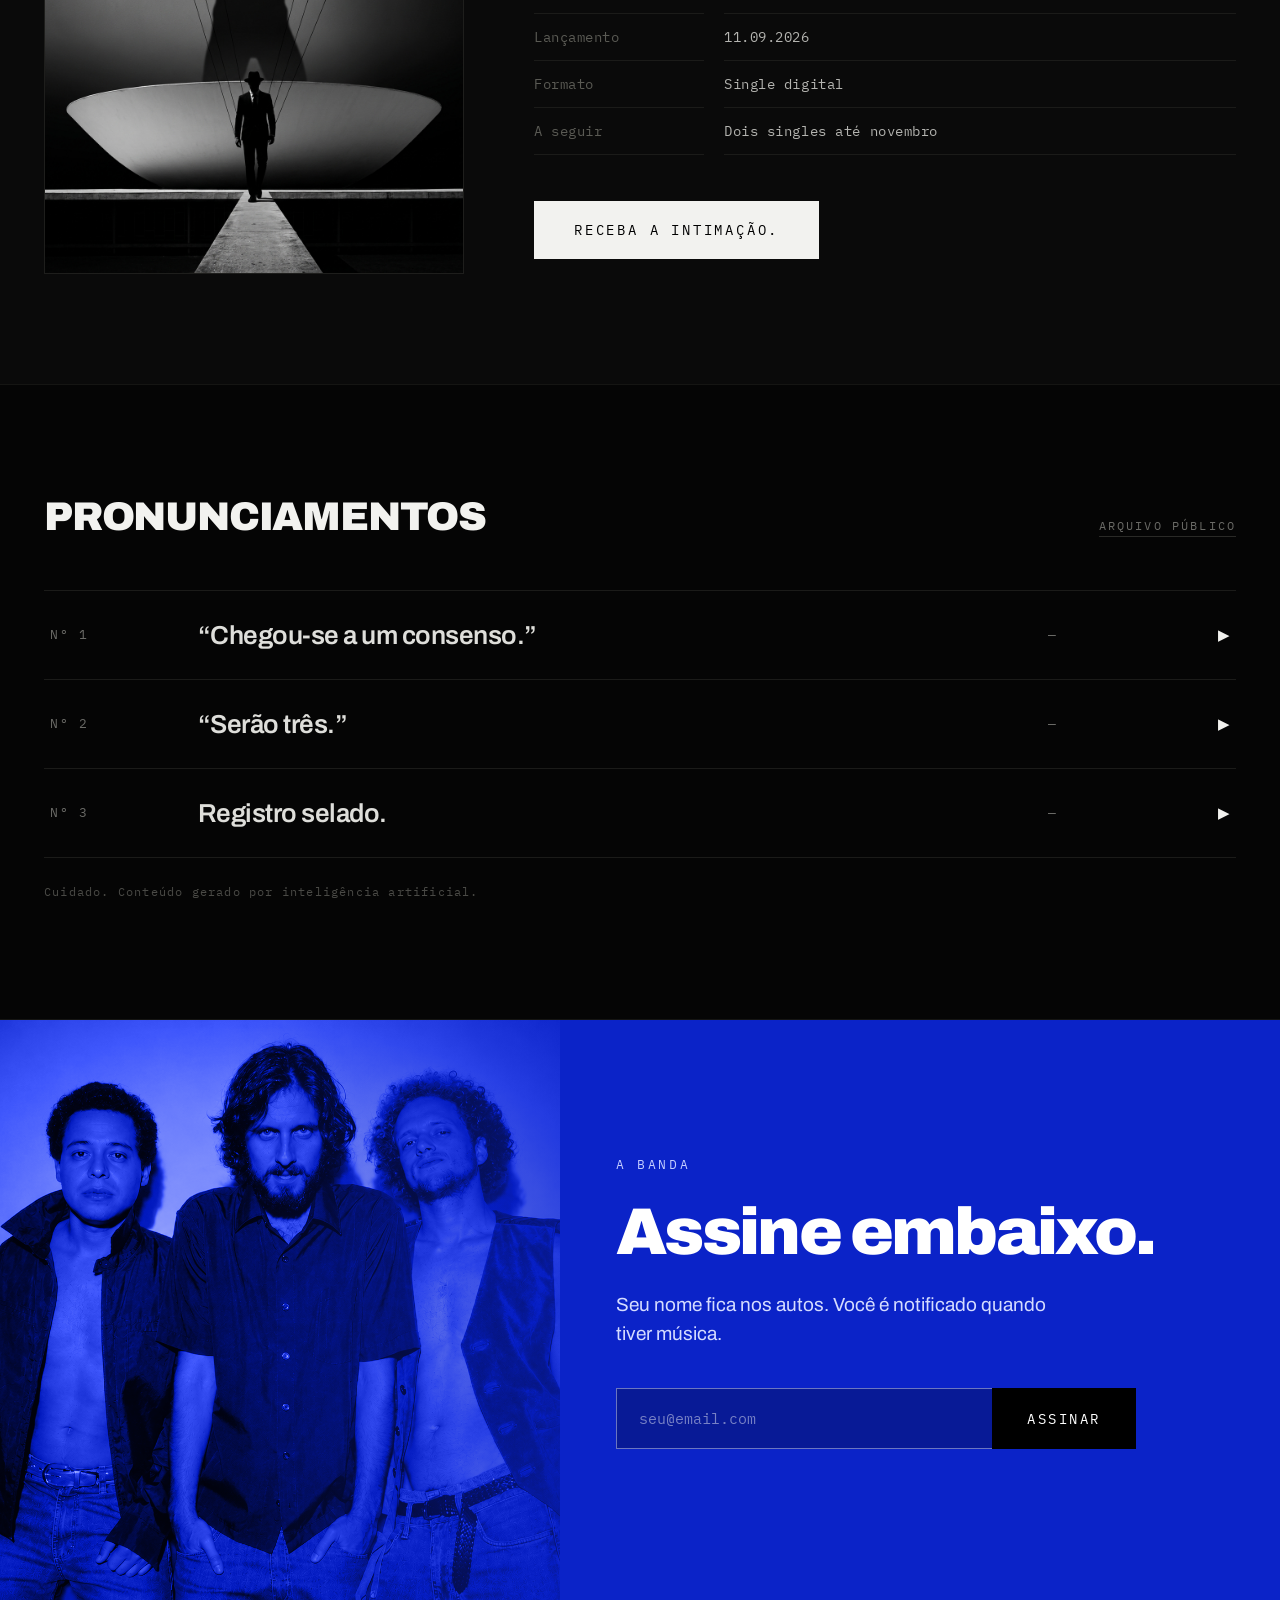
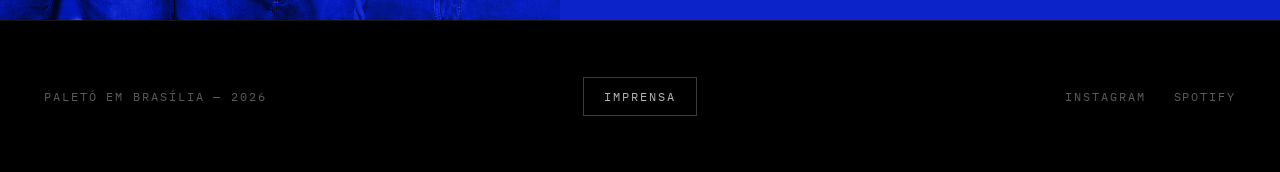
==== commit 13b6dbb0: "Add release strip on the hero and switch the flow to streaming "Do meio ao fim" is out, so the hero " ====
--- a/site/index.html
+++ b/site/index.html
@@ -38,6 +38,21 @@
       <div class="hero-bottom">
         <div class="hero-kicker" data-pt="UMA BANDA. TRÊS SINGLES. SETEMBRO, OUTUBRO, NOVEMBRO." data-en="One band. Three singles. September, October, November."></div>
         <h1 class="hero-title">Paletó em Brasília</h1>
+
+        <div class="release" data-release hidden>
+          <div class="release-head">
+            <span class="release-tag" data-pt="Já disponível" data-en="Out now"></span>
+            <span class="release-rule"></span>
+            <span class="release-title" data-release-titulo></span>
+          </div>
+          <div class="release-actions">
+            <a class="release-cta" data-release-cta target="_blank" rel="noopener">
+              <span data-pt="Ouvir agora" data-en="Listen now"></span>
+            </a>
+            <div class="release-links" data-release-links></div>
+          </div>
+        </div>
+
         <div class="hero-scroll">
           <span data-pt="ROLE A PÁGINA.&nbsp;" data-en="Scroll.&nbsp;"></span>
           <span class="hero-scroll-line"></span>
@@ -148,12 +163,24 @@
           <div class="presave-photo-overlay"></div>
         </div>
         <div class="presave-content">
-          <h4 class="presave-title" data-pt="Perfeito. Só mais uma coisa..." data-en="An understanding has been reached."></h4>
-          <p class="presave-text" data-pt="&nbsp;Um segundo gesto bondoso é requerido da sua parte. Chamam de &quot;pré-save&quot;. Eu chamo de &lt;i&gt;sentar-se à mesa&lt;/i&gt;." data-en="My friends. It came to my attention that your e-mail was recorded, and I want you to know this was noted with great sensibility, at the highest level. Now a second gesture is required of you — small, almost nothing, twenty seconds, no more. They call it &ldquo;pre-save.&rdquo; I call it the sitting of the table."></p>
-          <p class="presave-text" data-pt="Funciona assim: você autoriza, no seu próprio streaming, um aplicativo que jamais ouviu falar antes. Isso não foi articulação minha. Mas posso lhe dizer, com a autoridade moral que o momento exige, que é para o bem do processo geral." data-en="It works like this: you authorise, on your own streaming service, an application you have never heard of before. This was not my design. But I can tell you, with the moral authority the moment demands, that it is for the good of the process."></p>
+          <!-- Fase "presave": o single ainda vai sair -->
+          <div class="presave-fase" data-fase="presave" hidden>
+            <h4 class="presave-title" data-pt="Perfeito. Só mais uma coisa..." data-en="An understanding has been reached."></h4>
+            <p class="presave-text" data-pt="&nbsp;Um segundo gesto bondoso é requerido da sua parte. Chamam de &quot;pré-save&quot;. Eu chamo de &lt;i&gt;sentar-se à mesa&lt;/i&gt;." data-en="My friends. It came to my attention that your e-mail was recorded, and I want you to know this was noted with great sensibility, at the highest level. Now a second gesture is required of you — small, almost nothing, twenty seconds, no more. They call it &ldquo;pre-save.&rdquo; I call it the sitting of the table."></p>
+            <p class="presave-text" data-pt="Funciona assim: você autoriza, no seu próprio streaming, um aplicativo que jamais ouviu falar antes. Isso não foi articulação minha. Mas posso lhe dizer, com a autoridade moral que o momento exige, que é para o bem do processo geral." data-en="It works like this: you authorise, on your own streaming service, an application you have never heard of before. This was not my design. But I can tell you, with the moral authority the moment demands, that it is for the good of the process."></p>
+          </div>
+
+          <!-- Fase "streaming": o single já está no ar -->
+          <div class="presave-fase" data-fase="streaming" hidden>
+            <h4 class="presave-title" data-pt="Perfeito. Agora a parte boa." data-en="Perfect. Now the good part."></h4>
+            <p class="presave-text" data-pt="&nbsp;Comunico que o material se encontra publicado e disponível em todas as plataformas. Nenhuma autorização lhe é exigida desta vez. Basta apertar." data-en="I hereby communicate that the material is published and available on every platform. No authorisation is required of you this time. You need only press."></p>
+            <p class="presave-text" data-pt="O que se faz a partir daqui é de foro íntimo: ouvir uma vez, ouvir dez, ou repassar a terceiros. Registro apenas que o processo corre bem quando se repassa a terceiros." data-en="What you do from here is a private matter: listen once, listen ten times, or pass it on. I note only that the process runs well when it is passed on."></p>
+          </div>
+
           <div class="presave-actions">
             <a class="btn-presave" data-presave-cta target="_blank" rel="noopener">
-              <span data-pt="Sentar à mesa" data-en="Sit at the table"></span>
+              <span class="presave-fase" data-fase="presave" data-pt="Sentar à mesa" data-en="Sit at the table" hidden></span>
+              <span class="presave-fase" data-fase="streaming" data-pt="Ouvir agora" data-en="Listen now" hidden></span>
             </a>
             <button class="btn-text" type="button" data-close-intimacao>
               <span data-pt="Retirar a tratativa" data-en="Withdraw the negotiation"></span>
@@ -166,7 +193,8 @@
       <div class="modal-step-fim" data-step="fim" hidden>
         <div class="modal-kicker" data-pt="Processo encerrado" data-en="Case closed"></div>
         <h4 class="modal-title" data-pt="Intimação cumprida." data-en="Summons complied with."></h4>
-        <p class="modal-body-text" style="max-width:44ch" data-pt="Seu nome está nos autos. Nada mais será exigido de você até 11.09.2026." data-en="Your name is on the record. Nothing else will be asked of you until 11.09.2026."></p>
+        <p class="modal-body-text presave-fase" style="max-width:44ch" data-fase="presave" hidden data-pt="Seu nome está nos autos. Nada mais será exigido de você até o lançamento." data-en="Your name is on the record. Nothing else will be asked of you until release day."></p>
+        <p class="modal-body-text presave-fase" style="max-width:44ch" data-fase="streaming" hidden data-pt="Seu nome está nos autos. Você será notificado no próximo lançamento." data-en="Your name is on the record. You will be notified at the next release."></p>
         <button class="btn-solid-alt" type="button" data-close-intimacao>
           <span data-pt="Encerrar" data-en="Close"></span>
         </button>
--- a/site/css/style.css
+++ b/site/css/style.css
@@ -116,6 +116,64 @@
   color: #f2f2ef;
   max-width: 14ch;
 }
+
+/* Tarja de lançamento na capa */
+.release { display: flex; flex-direction: column; gap: 16px; }
+.release[hidden] { display: none; }
+
+.release-head {
+  display: flex;
+  align-items: center;
+  gap: 16px;
+  flex-wrap: wrap;
+  font-family: var(--mono);
+  font-size: 13px;
+  letter-spacing: .2em;
+  text-transform: uppercase;
+}
+
+.release-tag { color: #f2f2ef; }
+.release-rule { width: 40px; height: 1px; background: rgba(255, 255, 255, .4); }
+.release-title { color: rgba(255, 255, 255, .72); }
+
+.release-actions { display: flex; align-items: center; gap: 26px; flex-wrap: wrap; }
+
+.release-cta {
+  border: none;
+  cursor: pointer;
+  font-family: var(--mono);
+  font-size: 13px;
+  letter-spacing: .2em;
+  text-transform: uppercase;
+  color: #000;
+  background: #f2f2ef;
+  padding: 15px 30px;
+  text-decoration: none;
+  transition: background-color .15s ease, color .15s ease;
+}
+
+.release-cta:hover { background: var(--blue-light); color: #000; }
+
+.release-links {
+  display: flex;
+  align-items: center;
+  gap: 8px 18px;
+  flex-wrap: wrap;
+  font-family: var(--mono);
+  font-size: 12px;
+  letter-spacing: .14em;
+  text-transform: uppercase;
+}
+
+.release-links a {
+  color: rgba(255, 255, 255, .62);
+  text-decoration: none;
+  border-bottom: 1px solid transparent;
+  padding-bottom: 2px;
+  transition: color .15s ease, border-color .15s ease;
+}
+
+.release-links a:hover { color: #f2f2ef; border-bottom-color: #f2f2ef; }
 
 .hero-scroll {
   display: flex;
@@ -571,6 +629,10 @@
 }
 
 .presave-content { padding: 52px 48px 46px; display: flex; flex-direction: column; gap: 20px; }
+
+/* Cada fase agrupa título + textos, então repete o espaçamento do pai */
+.presave-content > .presave-fase { display: flex; flex-direction: column; gap: 20px; }
+.presave-content > .presave-fase[hidden] { display: none; }
 
 .presave-title {
   margin: 0;
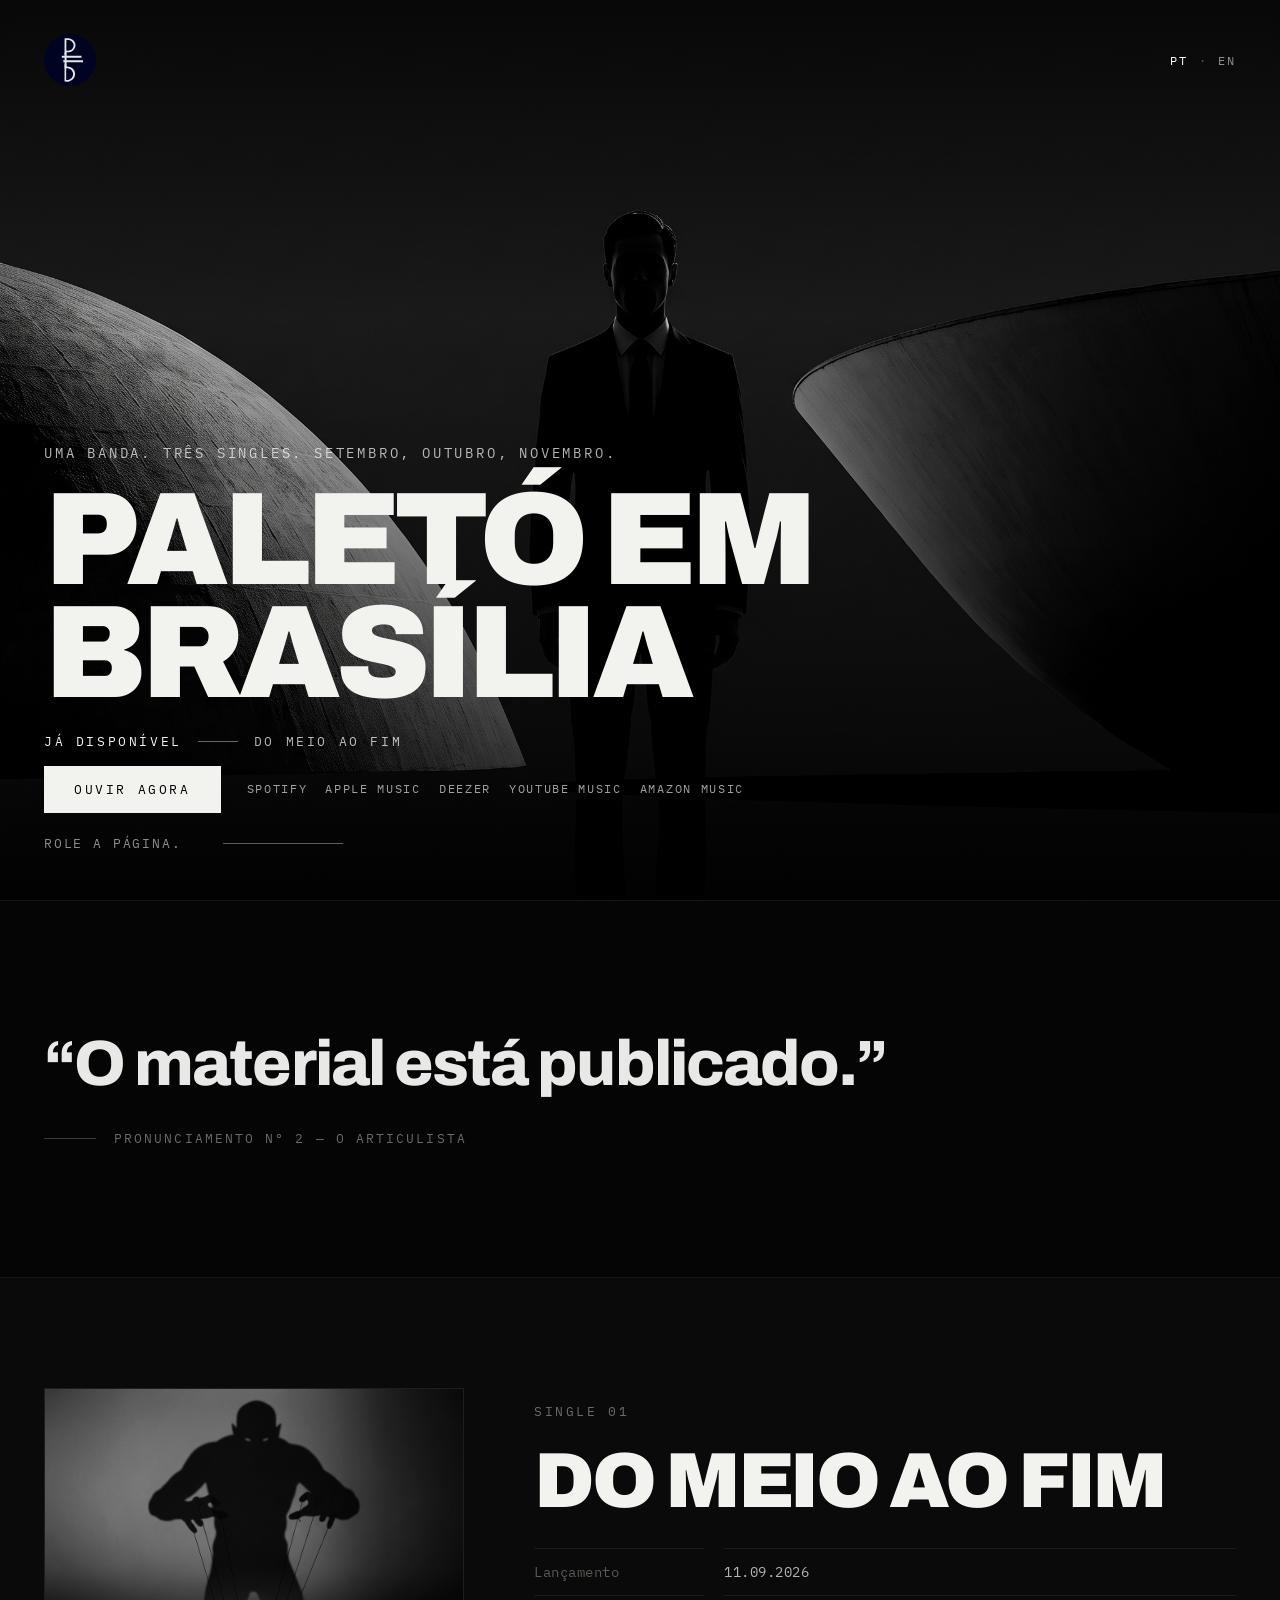
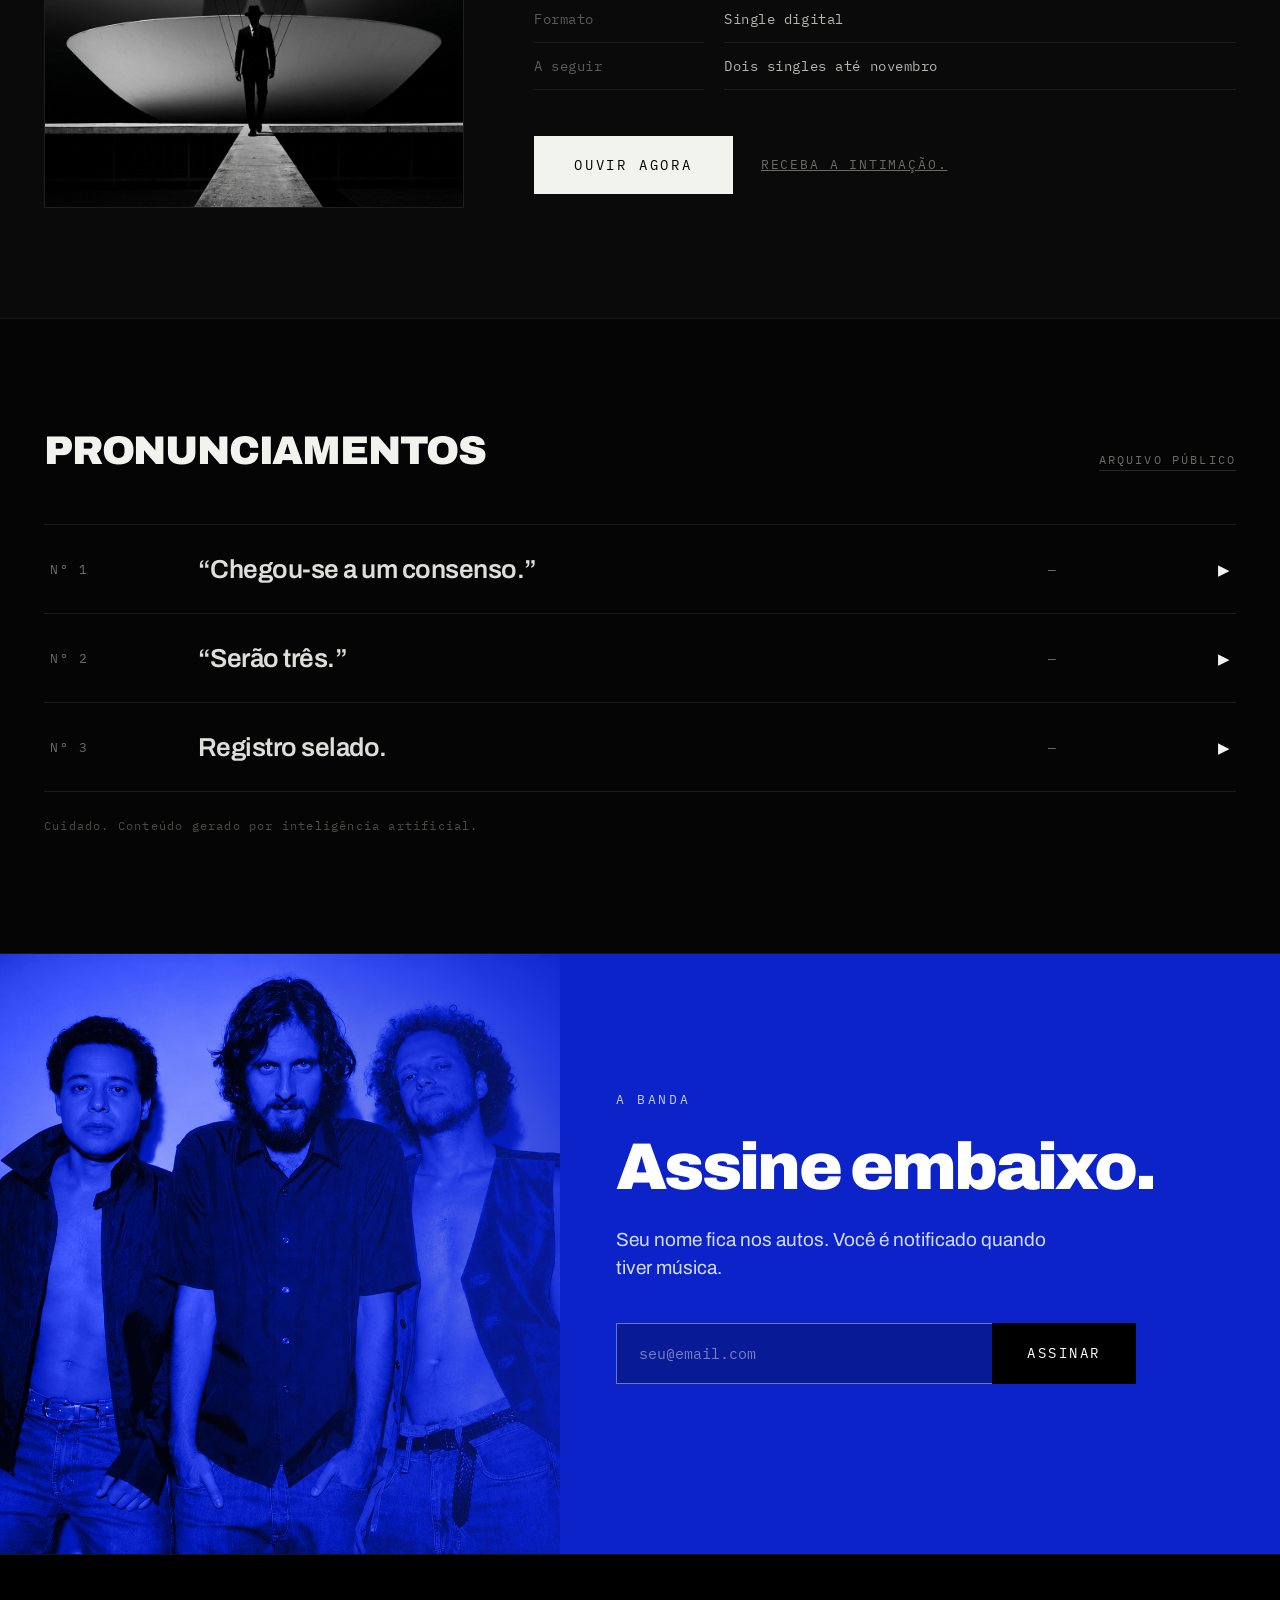
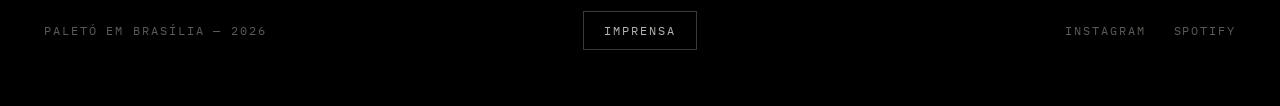
==== commit af0fa32e: "Drive the whole release cycle from one setting Extends the presave/streaming switch from the intimaç" ====
--- a/site/index.html
+++ b/site/index.html
@@ -64,7 +64,8 @@
   <!-- FALA DO ARTICULISTA -->
   <div class="statement">
     <div class="statement-inner">
-      <p class="statement-quote" data-pt="&ldquo;Confirmo que existe um material.&rdquo;" data-en="&ldquo;I confirm that a material exists.&rdquo;"></p>
+      <p class="statement-quote" data-fase="presave" hidden data-pt="&ldquo;Confirmo que existe um material.&rdquo;" data-en="&ldquo;I confirm that a material exists.&rdquo;"></p>
+      <p class="statement-quote" data-fase="streaming" hidden data-pt="&ldquo;O material está publicado.&rdquo;" data-en="&ldquo;The material is published.&rdquo;"></p>
       <div class="statement-meta">
         <span class="statement-line"></span>
         <span data-pt="Pronunciamento nº 2 — o Articulista" data-en="Statement no. 2 — the Articulator"></span>
@@ -74,21 +75,29 @@
 
   <!-- SINGLE -->
   <div class="single">
-    <img class="single-cover" src="img/capa-do-meio-ao-fim.jpg" alt="Capa do single">
+    <img class="single-cover" src="img/capa-do-meio-ao-fim.jpg" alt="Capa do single" data-single-capa>
     <div class="single-info">
-      <div class="single-kicker" data-pt="Single 01" data-en="Single 01"></div>
-      <h2 class="single-title">Do meio ao fim</h2>
+      <div class="single-kicker" data-single-numero>Single 01</div>
+      <h2 class="single-title" data-single-titulo>Do meio ao fim</h2>
       <div class="single-facts">
         <span class="fact-label" data-pt="Lançamento" data-en="Release"></span>
-        <span class="fact-value">11.09.2026</span>
+        <span class="fact-value" data-single-data>11.09.2026</span>
         <span class="fact-label" data-pt="Formato" data-en="Format"></span>
-        <span class="fact-value" data-pt="Single digital" data-en="Digital single"></span>
+        <span class="fact-value" data-single-formato data-pt="Single digital" data-en="Digital single"></span>
         <span class="fact-label last" data-pt="A seguir" data-en="Next"></span>
-        <span class="fact-value last" data-pt="Dois singles até novembro" data-en="Two more singles until November"></span>
-      </div>
-      <button class="btn-solid" type="button" data-open-intimacao>
-        <span data-pt="Receba a intimação." data-en="Receive the summons."></span>
-      </button>
+        <span class="fact-value last" data-single-aseguir data-pt="Dois singles até novembro" data-en="Two more singles until November"></span>
+      </div>
+      <div class="single-actions">
+        <a class="btn-solid" data-release-cta data-fase="streaming" hidden target="_blank" rel="noopener">
+          <span data-pt="Ouvir agora" data-en="Listen now"></span>
+        </a>
+        <button class="btn-solid" type="button" data-open-intimacao data-fase="presave" hidden>
+          <span data-pt="Receba a intimação." data-en="Receive the summons."></span>
+        </button>
+        <button class="btn-text" type="button" data-open-intimacao data-fase="streaming" hidden>
+          <span data-pt="Receba a intimação." data-en="Receive the summons."></span>
+        </button>
+      </div>
     </div>
   </div>
 
@@ -133,6 +142,22 @@
     <div class="footer-links">
       <a data-instagram-link>Instagram</a>
       <a data-presave-link>Spotify</a>
+    </div>
+  </div>
+
+  <!-- OUVIR: seletor de plataformas, sem sair do site -->
+  <div class="modal-overlay" data-ouvir-overlay hidden>
+    <div class="ouvir-box">
+      <button class="modal-close" type="button" data-ouvir-close>✕</button>
+      <div class="ouvir-capa">
+        <img src="img/capa-do-meio-ao-fim.jpg" alt="">
+      </div>
+      <div class="ouvir-conteudo">
+        <div class="ouvir-banda">Paletó em Brasília</div>
+        <h4 class="ouvir-titulo" data-ouvir-titulo></h4>
+        <div class="ouvir-label" data-pt="Ouvir em" data-en="Listen on"></div>
+        <div class="ouvir-lista" data-ouvir-lista></div>
+      </div>
     </div>
   </div>
 
--- a/site/css/style.css
+++ b/site/css/style.css
@@ -286,6 +286,18 @@
 }
 
 .btn-solid:hover { background: var(--blue-light); color: #000; }
+a.btn-solid { text-decoration: none; display: inline-block; }
+
+.single-actions {
+  display: flex;
+  align-items: center;
+  gap: 28px;
+  flex-wrap: wrap;
+  margin-top: 20px;
+}
+
+.single-actions .btn-solid { margin-top: 0; }
+.single-actions [hidden] { display: none; }
 
 /* ---------- ARQUIVO / PRONUNCIAMENTOS ---------- */
 .archive { padding: 110px 44px 120px; background: #050505; border-top: 1px solid #151513; }
@@ -536,6 +548,83 @@
 
 .footer-links a { color: #5a5a56; text-decoration: none; }
 .footer-links a:hover { color: #f2f2ef; }
+
+/* ---------- MODAL: OUVIR EM ---------- */
+.ouvir-box {
+  position: relative;
+  width: 820px;
+  max-width: 100%;
+  min-width: 0;
+  background: #050505;
+  border: 1px solid #1e1e1c;
+  display: grid;
+  grid-template-columns: 300px minmax(0, 1fr);
+  max-height: 92vh;
+  overflow-y: auto;
+}
+
+.ouvir-capa { position: relative; background: #0d0d0c; }
+
+.ouvir-capa img {
+  width: 100%;
+  height: 100%;
+  object-fit: cover;
+  display: block;
+}
+
+.ouvir-conteudo { padding: 44px 44px 40px; display: flex; flex-direction: column; gap: 14px; }
+
+.ouvir-banda {
+  font-family: var(--mono);
+  font-size: 12px;
+  letter-spacing: .2em;
+  text-transform: uppercase;
+  color: #6a6a66;
+}
+
+.ouvir-titulo {
+  margin: 0;
+  font-family: var(--sans);
+  font-weight: 900;
+  font-size: 40px;
+  line-height: 1;
+  letter-spacing: -.03em;
+  text-transform: uppercase;
+  color: #f2f2ef;
+}
+
+.ouvir-label {
+  margin-top: 14px;
+  font-family: var(--mono);
+  font-size: 12px;
+  letter-spacing: .2em;
+  text-transform: uppercase;
+  color: #6a6a66;
+}
+
+.ouvir-lista { display: flex; flex-direction: column; }
+
+.ouvir-item {
+  display: flex;
+  align-items: center;
+  justify-content: space-between;
+  gap: 20px;
+  padding: 18px 4px;
+  border-top: 1px solid #1b1b19;
+  text-decoration: none;
+  font-family: var(--mono);
+  font-size: 14px;
+  letter-spacing: .12em;
+  text-transform: uppercase;
+  color: #dededa;
+  transition: background-color .15s ease, color .15s ease;
+}
+
+.ouvir-item:last-child { border-bottom: 1px solid #1b1b19; }
+.ouvir-item:hover { background: #0d0d0c; color: #fff; }
+
+.ouvir-acao { color: #6a6a66; font-size: 12px; letter-spacing: .18em; }
+.ouvir-item:hover .ouvir-acao { color: var(--blue-light); }
 
 /* ---------- MODAL: INTIMAÇÃO ---------- */
 .modal-overlay {
@@ -706,6 +795,10 @@
   .band-content { padding: 56px 24px; }
   .modal-step-presave { grid-template-columns: 1fr; }
   .presave-photo-wrap { min-height: 220px; }
+  .ouvir-box { grid-template-columns: 1fr; }
+  .ouvir-capa { max-height: 220px; }
+  .ouvir-conteudo { padding: 32px 24px 28px; }
+  .ouvir-titulo { font-size: 32px; }
 }
 
 @media (max-width: 640px) {
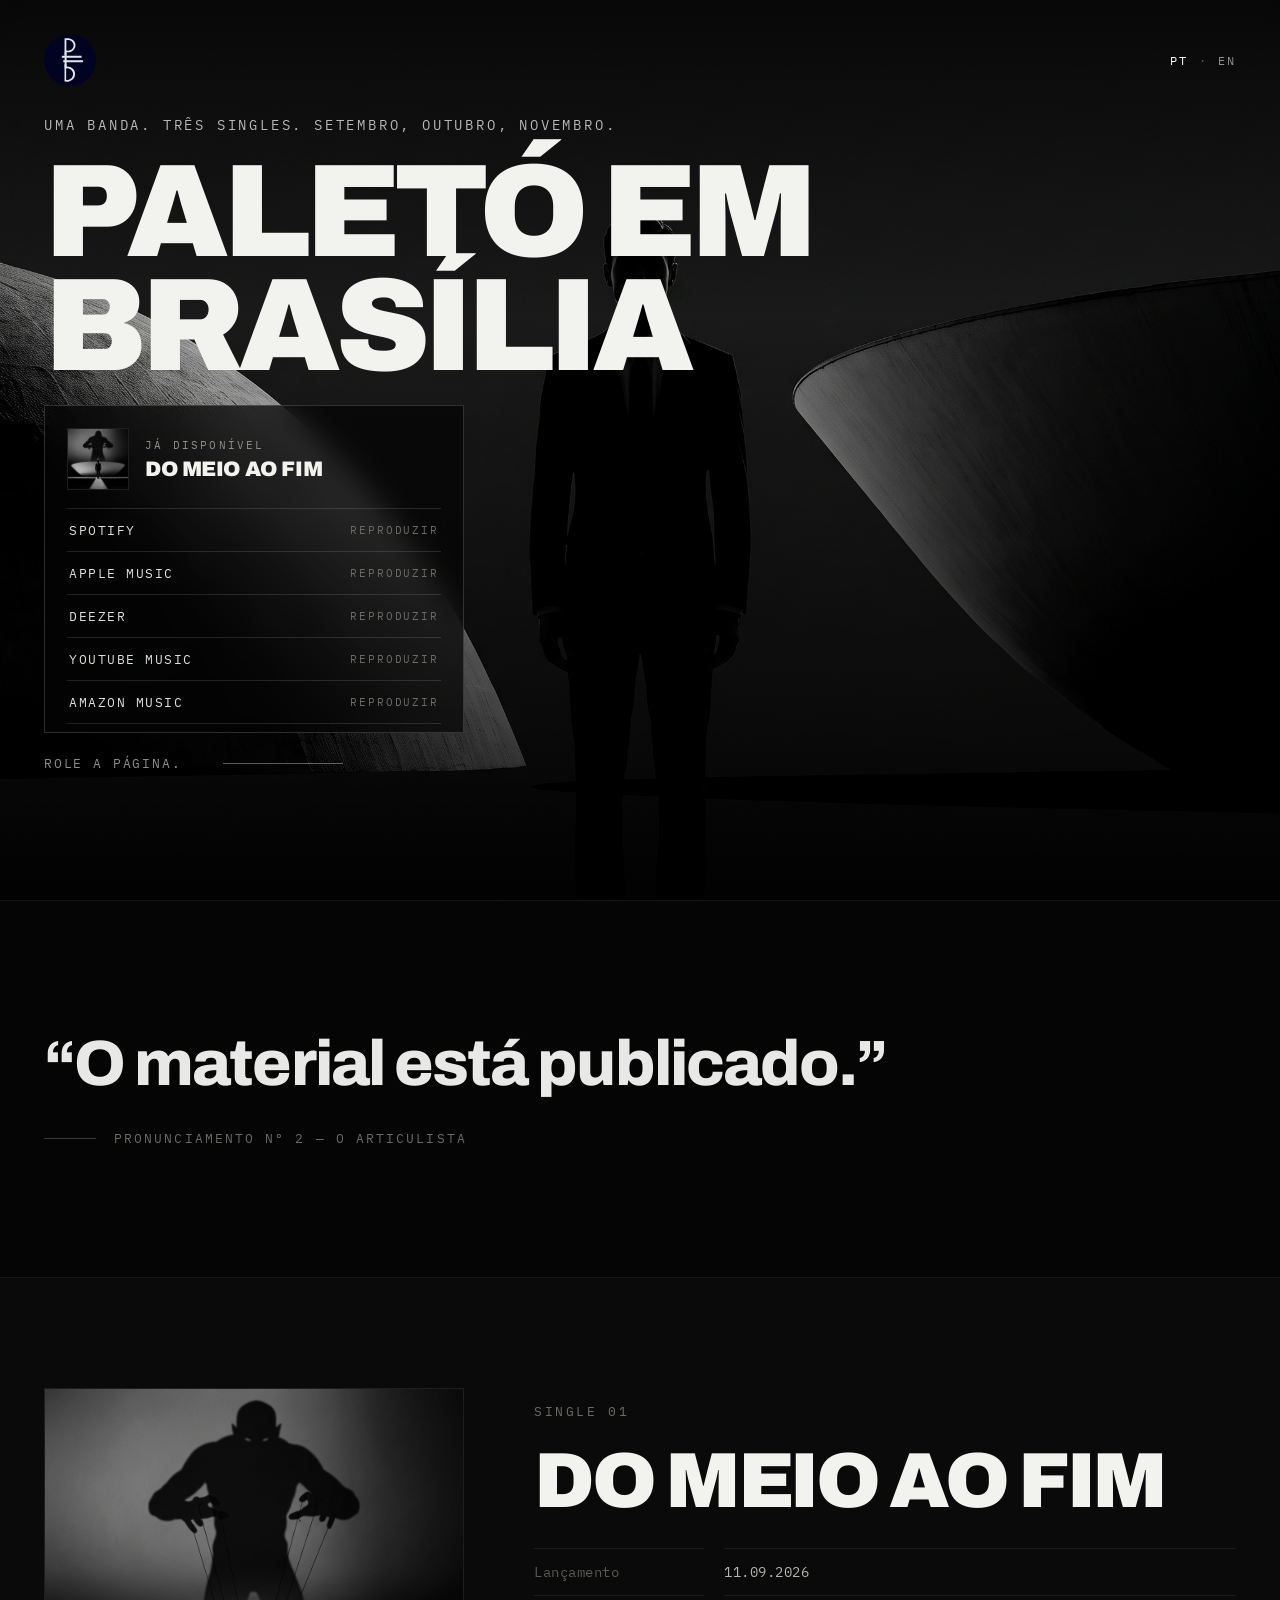
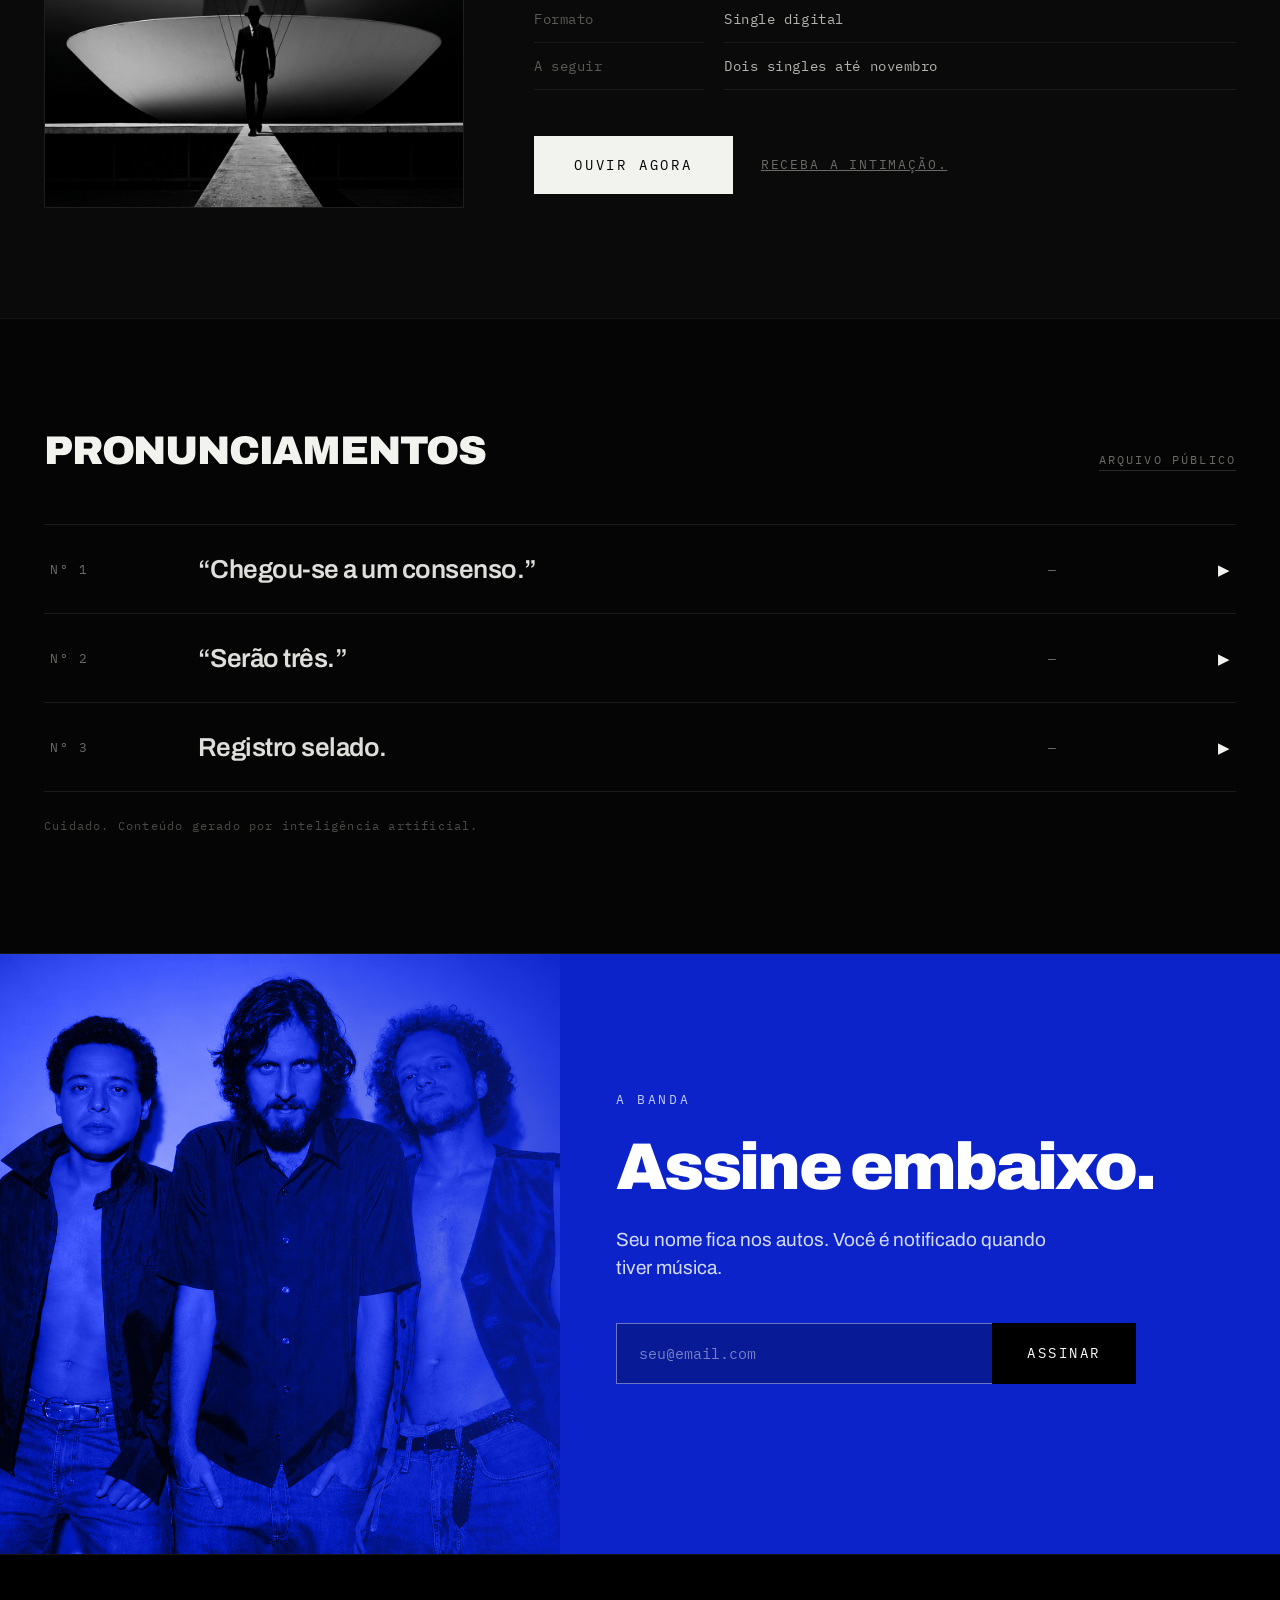
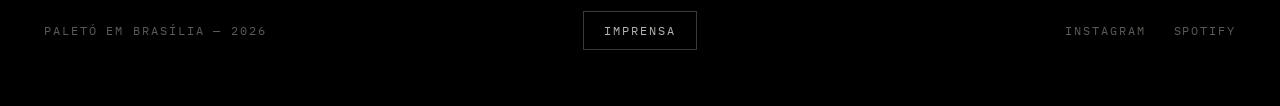
==== commit c001ff7c: "Turn the release highlight into a box on the right of the hero Replaces the strip under the band nam" ====
--- a/site/index.html
+++ b/site/index.html
@@ -35,23 +35,22 @@
         </div>
       </div>
 
+
       <div class="hero-bottom">
         <div class="hero-kicker" data-pt="UMA BANDA. TRÊS SINGLES. SETEMBRO, OUTUBRO, NOVEMBRO." data-en="One band. Three singles. September, October, November."></div>
         <h1 class="hero-title">Paletó em Brasília</h1>
 
-        <div class="release" data-release hidden>
-          <div class="release-head">
-            <span class="release-tag" data-pt="Já disponível" data-en="Out now"></span>
-            <span class="release-rule"></span>
-            <span class="release-title" data-release-titulo></span>
-          </div>
-          <div class="release-actions">
-            <a class="release-cta" data-release-cta target="_blank" rel="noopener">
-              <span data-pt="Ouvir agora" data-en="Listen now"></span>
-            </a>
-            <div class="release-links" data-release-links></div>
-          </div>
-        </div>
+        <aside class="release-box" data-release hidden>
+          <div class="release-box-head">
+            <img class="release-box-capa" data-release-capa src="" alt="">
+            <div class="release-box-id">
+              <span class="release-box-tag" data-pt="Já disponível" data-en="Out now"></span>
+              <span class="release-box-titulo" data-release-titulo></span>
+            </div>
+          </div>
+          <div class="release-box-lista" data-release-links></div>
+        </aside>
+
 
         <div class="hero-scroll">
           <span data-pt="ROLE A PÁGINA.&nbsp;" data-en="Scroll.&nbsp;"></span>
--- a/site/css/style.css
+++ b/site/css/style.css
@@ -117,63 +117,94 @@
   max-width: 14ch;
 }
 
-/* Tarja de lançamento na capa */
-.release { display: flex; flex-direction: column; gap: 16px; }
-.release[hidden] { display: none; }
-
-.release-head {
-  display: flex;
-  align-items: center;
-  gap: 16px;
-  flex-wrap: wrap;
-  font-family: var(--mono);
-  font-size: 13px;
+/* Box de lançamento — canto direito da capa */
+.release-box {
+  position: absolute;
+  right: 0;
+  top: 50%;
+  transform: translateY(-50%);
+  width: 360px;
+  max-width: 100%;
+  background: rgba(5, 5, 5, .72);
+  backdrop-filter: blur(14px);
+  -webkit-backdrop-filter: blur(14px);
+  border: 1px solid rgba(255, 255, 255, .16);
+  padding: 22px 22px 8px;
+}
+
+.release-box[hidden] { display: none; }
+
+.release-box-head { display: flex; align-items: center; gap: 16px; margin-bottom: 18px; }
+
+.release-box-capa {
+  width: 62px;
+  height: 62px;
+  object-fit: cover;
+  border: 1px solid #1e1e1c;
+  flex-shrink: 0;
+}
+
+.release-box-id { display: flex; flex-direction: column; gap: 6px; min-width: 0; }
+
+.release-box-tag {
+  font-family: var(--mono);
+  font-size: 11px;
   letter-spacing: .2em;
   text-transform: uppercase;
-}
-
-.release-tag { color: #f2f2ef; }
-.release-rule { width: 40px; height: 1px; background: rgba(255, 255, 255, .4); }
-.release-title { color: rgba(255, 255, 255, .72); }
-
-.release-actions { display: flex; align-items: center; gap: 26px; flex-wrap: wrap; }
-
-.release-cta {
-  border: none;
-  cursor: pointer;
-  font-family: var(--mono);
-  font-size: 13px;
-  letter-spacing: .2em;
-  text-transform: uppercase;
-  color: #000;
-  background: #f2f2ef;
-  padding: 15px 30px;
+  color: #8f8f8a;
+}
+
+.release-box-titulo {
+  font-family: var(--sans);
+  font-weight: 900;
+  font-size: 21px;
+  line-height: 1.05;
+  letter-spacing: -.02em;
+  text-transform: uppercase;
+  color: #f2f2ef;
+}
+
+.release-box-lista { display: flex; flex-direction: column; }
+
+.release-box-item {
+  display: flex;
+  align-items: center;
+  justify-content: space-between;
+  gap: 14px;
+  padding: 13px 2px;
+  border-top: 1px solid rgba(255, 255, 255, .12);
   text-decoration: none;
-  transition: background-color .15s ease, color .15s ease;
-}
-
-.release-cta:hover { background: var(--blue-light); color: #000; }
-
-.release-links {
-  display: flex;
-  align-items: center;
-  gap: 8px 18px;
-  flex-wrap: wrap;
-  font-family: var(--mono);
-  font-size: 12px;
-  letter-spacing: .14em;
-  text-transform: uppercase;
-}
-
-.release-links a {
-  color: rgba(255, 255, 255, .62);
-  text-decoration: none;
-  border-bottom: 1px solid transparent;
-  padding-bottom: 2px;
-  transition: color .15s ease, border-color .15s ease;
-}
-
-.release-links a:hover { color: #f2f2ef; border-bottom-color: #f2f2ef; }
+  font-family: var(--mono);
+  font-size: 12.5px;
+  letter-spacing: .12em;
+  text-transform: uppercase;
+  color: #dededa;
+  transition: color .15s ease;
+}
+
+.release-box-item:last-child { border-bottom: 1px solid rgba(255, 255, 255, .12); }
+.release-box-item:hover { color: #fff; }
+
+.release-box-acao { color: #6a6a66; font-size: 10.5px; letter-spacing: .18em; }
+.release-box-item:hover .release-box-acao { color: var(--blue-light); }
+
+/* Enquanto o box flutua na lateral, o título não pode invadir a faixa dele */
+@media (min-width: 1401px) {
+  .hero-bottom { max-width: calc(100% - 420px); }
+}
+
+/* Abaixo disso o box não cabe ao lado do título sem encostar nele:
+   sai da lateral e entra no fluxo, e a capa cresce para acomodar. */
+@media (max-width: 1400px) {
+  .hero { height: auto; min-height: 100vh; max-height: none; }
+  .hero-content { position: relative; inset: auto; gap: 30px; }
+  .release-box {
+    position: static;
+    transform: none;
+    width: 100%;
+    max-width: 420px;
+  }
+}
 
 .hero-scroll {
   display: flex;
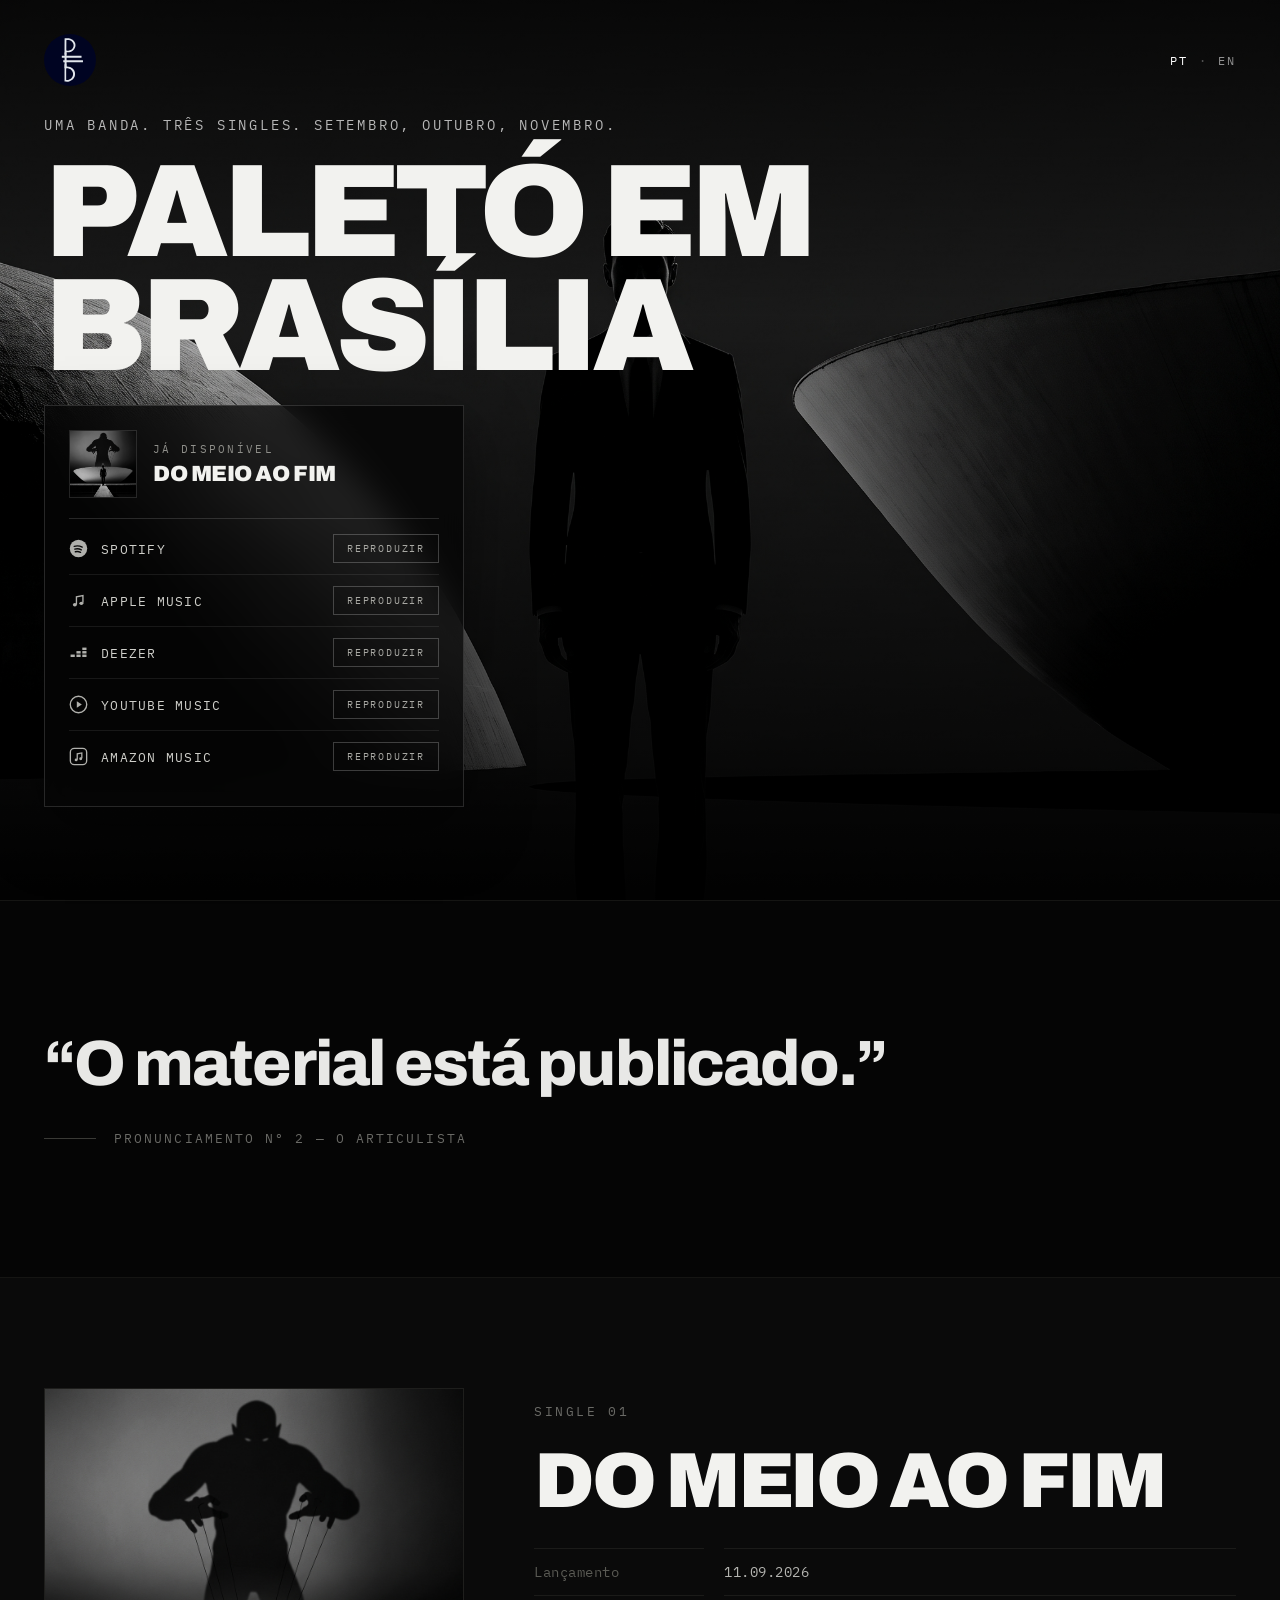
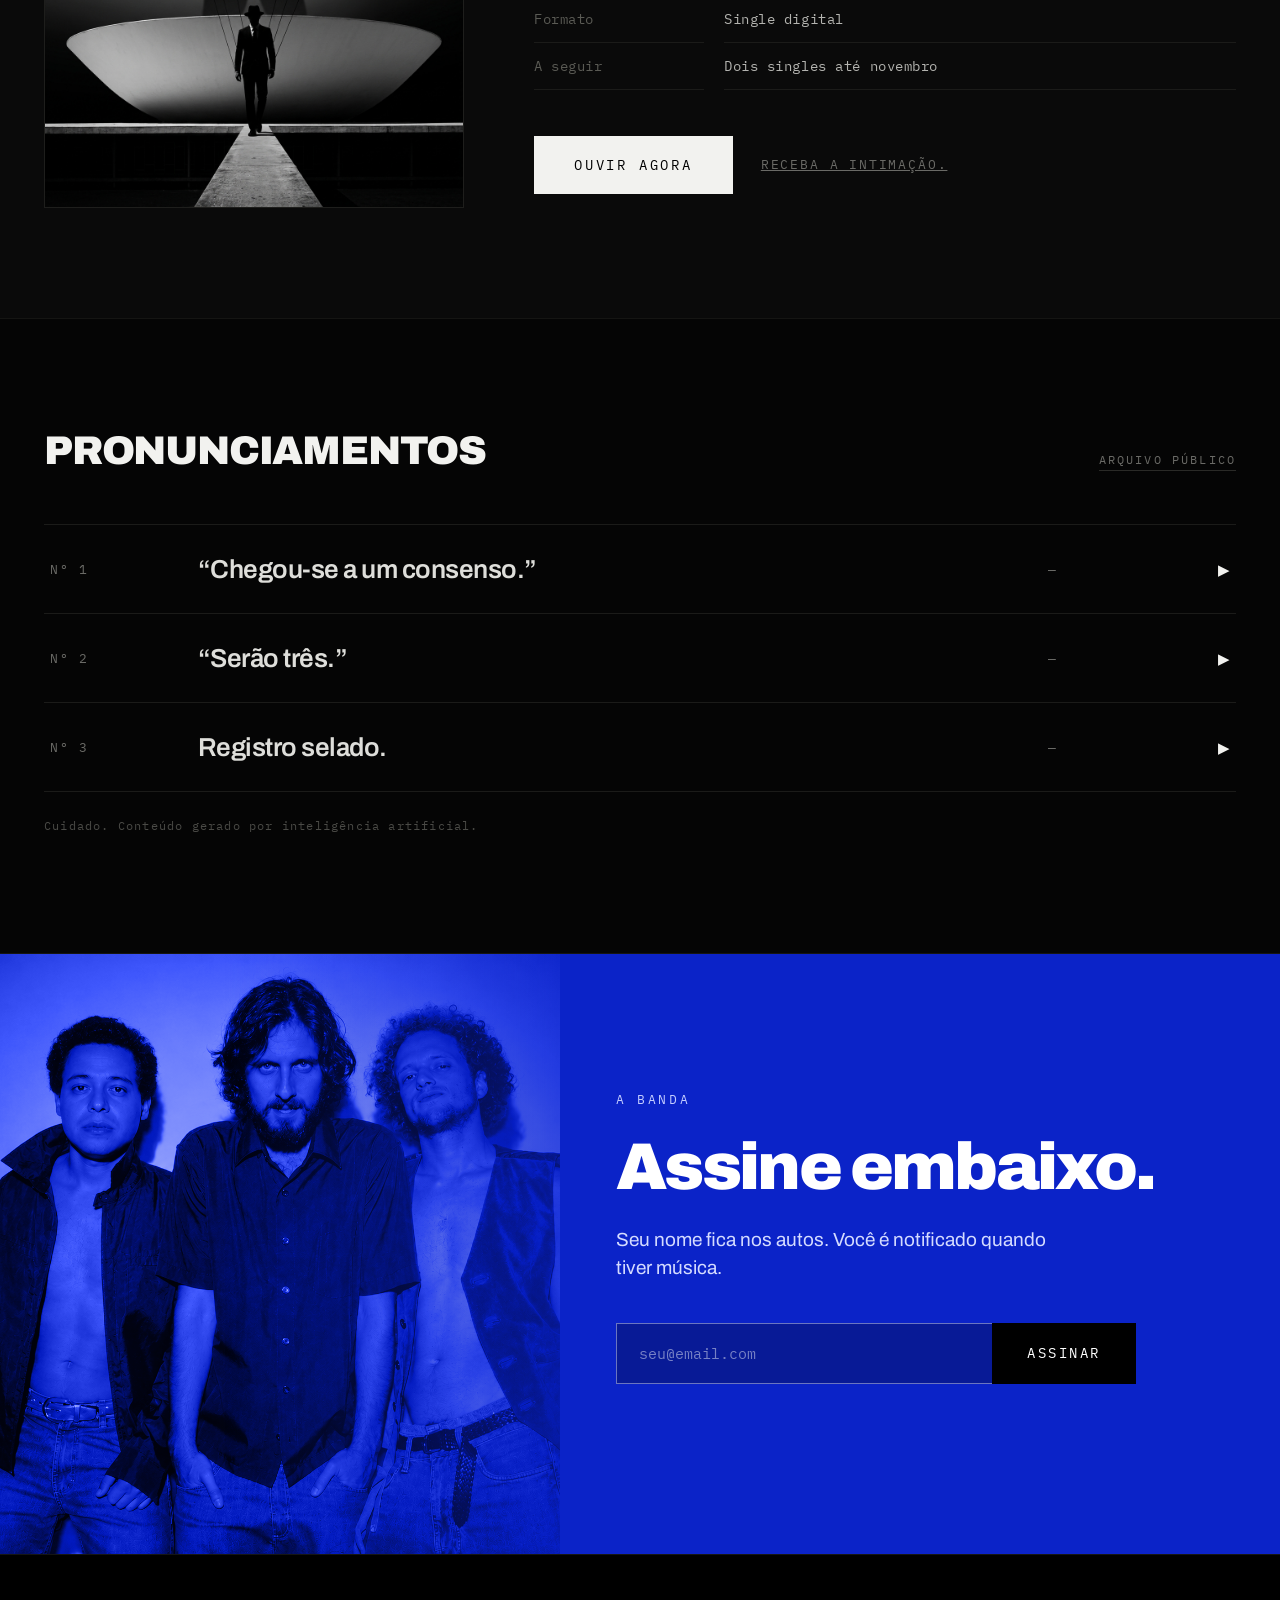
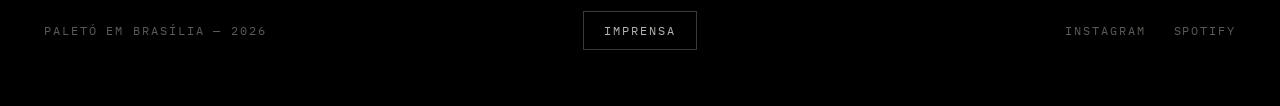
==== commit 56480b5b: "Drop the scroll hint from the cover Removes the "role a página" line and its styles. The band name n" ====
--- a/site/index.html
+++ b/site/index.html
@@ -52,10 +52,6 @@
         </aside>
 
 
-        <div class="hero-scroll">
-          <span data-pt="ROLE A PÁGINA.&nbsp;" data-en="Scroll.&nbsp;"></span>
-          <span class="hero-scroll-line"></span>
-        </div>
       </div>
     </div>
   </div>
--- a/site/css/style.css
+++ b/site/css/style.css
@@ -117,39 +117,49 @@
   max-width: 14ch;
 }
 
-/* Box de lançamento — canto direito da capa */
+/* Box de lançamento — canto direito da capa.
+   right/top são relativos à borda do PADDING de .hero-content, então a margem
+   lateral precisa ser repetida aqui para o box alinhar com o resto da capa. */
 .release-box {
   position: absolute;
-  right: 0;
-  top: 50%;
-  transform: translateY(-50%);
-  width: 360px;
+  right: 100px;
+  /* Alinha a base do box com a base do título, que agora encerra a capa */
+  bottom: 48px;
+  width: 380px;
   max-width: 100%;
-  background: rgba(5, 5, 5, .72);
-  backdrop-filter: blur(14px);
-  -webkit-backdrop-filter: blur(14px);
-  border: 1px solid rgba(255, 255, 255, .16);
-  padding: 22px 22px 8px;
+  background: rgba(6, 6, 6, .78);
+  backdrop-filter: blur(16px) saturate(120%);
+  -webkit-backdrop-filter: blur(16px) saturate(120%);
+  border: 1px solid rgba(255, 255, 255, .14);
+  box-shadow: 0 24px 60px rgba(0, 0, 0, .45);
+  padding: 24px;
 }
 
 .release-box[hidden] { display: none; }
 
-.release-box-head { display: flex; align-items: center; gap: 16px; margin-bottom: 18px; }
+.release-box-head {
+  display: flex;
+  align-items: center;
+  gap: 16px;
+  padding-bottom: 20px;
+  margin-bottom: 4px;
+  border-bottom: 1px solid rgba(255, 255, 255, .14);
+}
 
 .release-box-capa {
-  width: 62px;
-  height: 62px;
+  width: 68px;
+  height: 68px;
   object-fit: cover;
-  border: 1px solid #1e1e1c;
+  border: 1px solid rgba(255, 255, 255, .12);
   flex-shrink: 0;
 }
 
-.release-box-id { display: flex; flex-direction: column; gap: 6px; min-width: 0; }
+.release-box-id { display: flex; flex-direction: column; gap: 7px; min-width: 0; }
 
 .release-box-tag {
   font-family: var(--mono);
-  font-size: 11px;
-  letter-spacing: .2em;
+  font-size: 10.5px;
+  letter-spacing: .22em;
   text-transform: uppercase;
   color: #8f8f8a;
 }
@@ -157,11 +167,12 @@
 .release-box-titulo {
   font-family: var(--sans);
   font-weight: 900;
-  font-size: 21px;
+  font-size: 22px;
   line-height: 1.05;
   letter-spacing: -.02em;
   text-transform: uppercase;
   color: #f2f2ef;
+  text-wrap: balance;
 }
 
 .release-box-lista { display: flex; flex-direction: column; }
@@ -169,56 +180,70 @@
 .release-box-item {
   display: flex;
   align-items: center;
-  justify-content: space-between;
-  gap: 14px;
-  padding: 13px 2px;
-  border-top: 1px solid rgba(255, 255, 255, .12);
+  gap: 13px;
+  padding: 11px 0;
   text-decoration: none;
+  color: #cfcfca;
+  transition: color .15s ease;
+}
+
+.release-box-item + .release-box-item { border-top: 1px solid rgba(255, 255, 255, .08); }
+.release-box-item:hover { color: #fff; }
+
+.release-box-icone {
+  width: 19px;
+  height: 19px;
+  flex-shrink: 0;
+  display: block;
+  opacity: .85;
+  transition: opacity .15s ease;
+}
+
+.release-box-item:hover .release-box-icone { opacity: 1; }
+
+.release-box-nome {
+  flex: 1;
+  min-width: 0;
   font-family: var(--mono);
   font-size: 12.5px;
-  letter-spacing: .12em;
-  text-transform: uppercase;
-  color: #dededa;
-  transition: color .15s ease;
-}
-
-.release-box-item:last-child { border-bottom: 1px solid rgba(255, 255, 255, .12); }
-.release-box-item:hover { color: #fff; }
-
-.release-box-acao { color: #6a6a66; font-size: 10.5px; letter-spacing: .18em; }
-.release-box-item:hover .release-box-acao { color: var(--blue-light); }
+  letter-spacing: .1em;
+  text-transform: uppercase;
+}
+
+.release-box-btn {
+  flex-shrink: 0;
+  font-family: var(--mono);
+  font-size: 10px;
+  letter-spacing: .18em;
+  text-transform: uppercase;
+  color: #a8a8a3;
+  border: 1px solid rgba(255, 255, 255, .22);
+  padding: 7px 13px;
+  transition: background-color .15s ease, color .15s ease, border-color .15s ease;
+}
+
+.release-box-item:hover .release-box-btn {
+  background: #f2f2ef;
+  border-color: #f2f2ef;
+  color: #000;
+}
 
 /* Enquanto o box flutua na lateral, o título não pode invadir a faixa dele */
 @media (min-width: 1401px) {
-  .hero-bottom { max-width: calc(100% - 420px); }
+  .hero-bottom { max-width: calc(100% - 540px); }
 }
 
 /* Abaixo disso o box não cabe ao lado do título sem encostar nele:
-   sai da lateral e entra no fluxo, e a capa cresce para acomodar. */
+   sai da lateral e entra no fluxo, logo abaixo do nome da banda. */
 @media (max-width: 1400px) {
   .hero { height: auto; min-height: 100vh; max-height: none; }
   .hero-content { position: relative; inset: auto; gap: 30px; }
   .release-box {
     position: static;
-    transform: none;
     width: 100%;
     max-width: 420px;
   }
 }
-
-.hero-scroll {
-  display: flex;
-  gap: 32px;
-  align-items: center;
-  font-family: var(--mono);
-  font-size: 13px;
-  letter-spacing: .14em;
-  text-transform: uppercase;
-  color: rgba(255, 255, 255, .55);
-  flex-shrink: 0;
-}
-
-.hero-scroll-line { width: 120px; height: 1px; background: rgba(255, 255, 255, .35); }
 
 /* ---------- FALA DO ARTICULISTA ---------- */
 .statement {
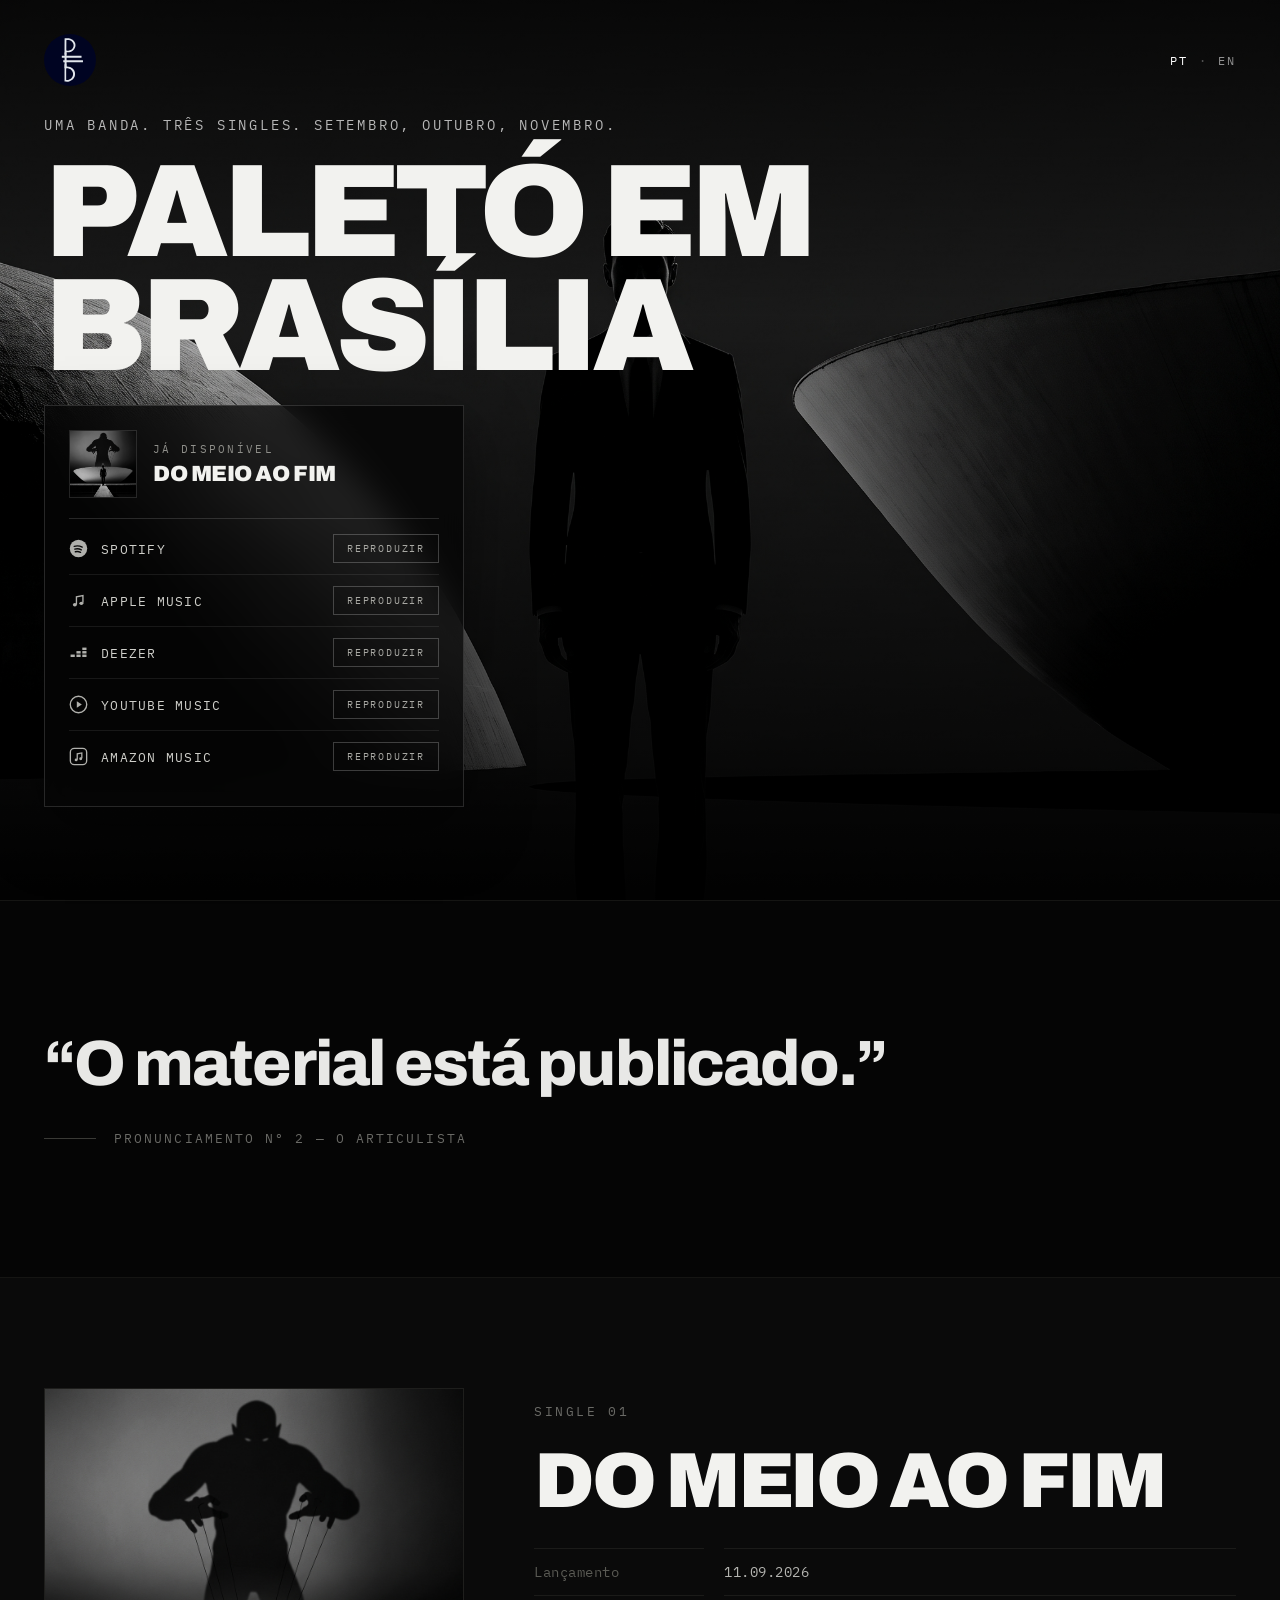
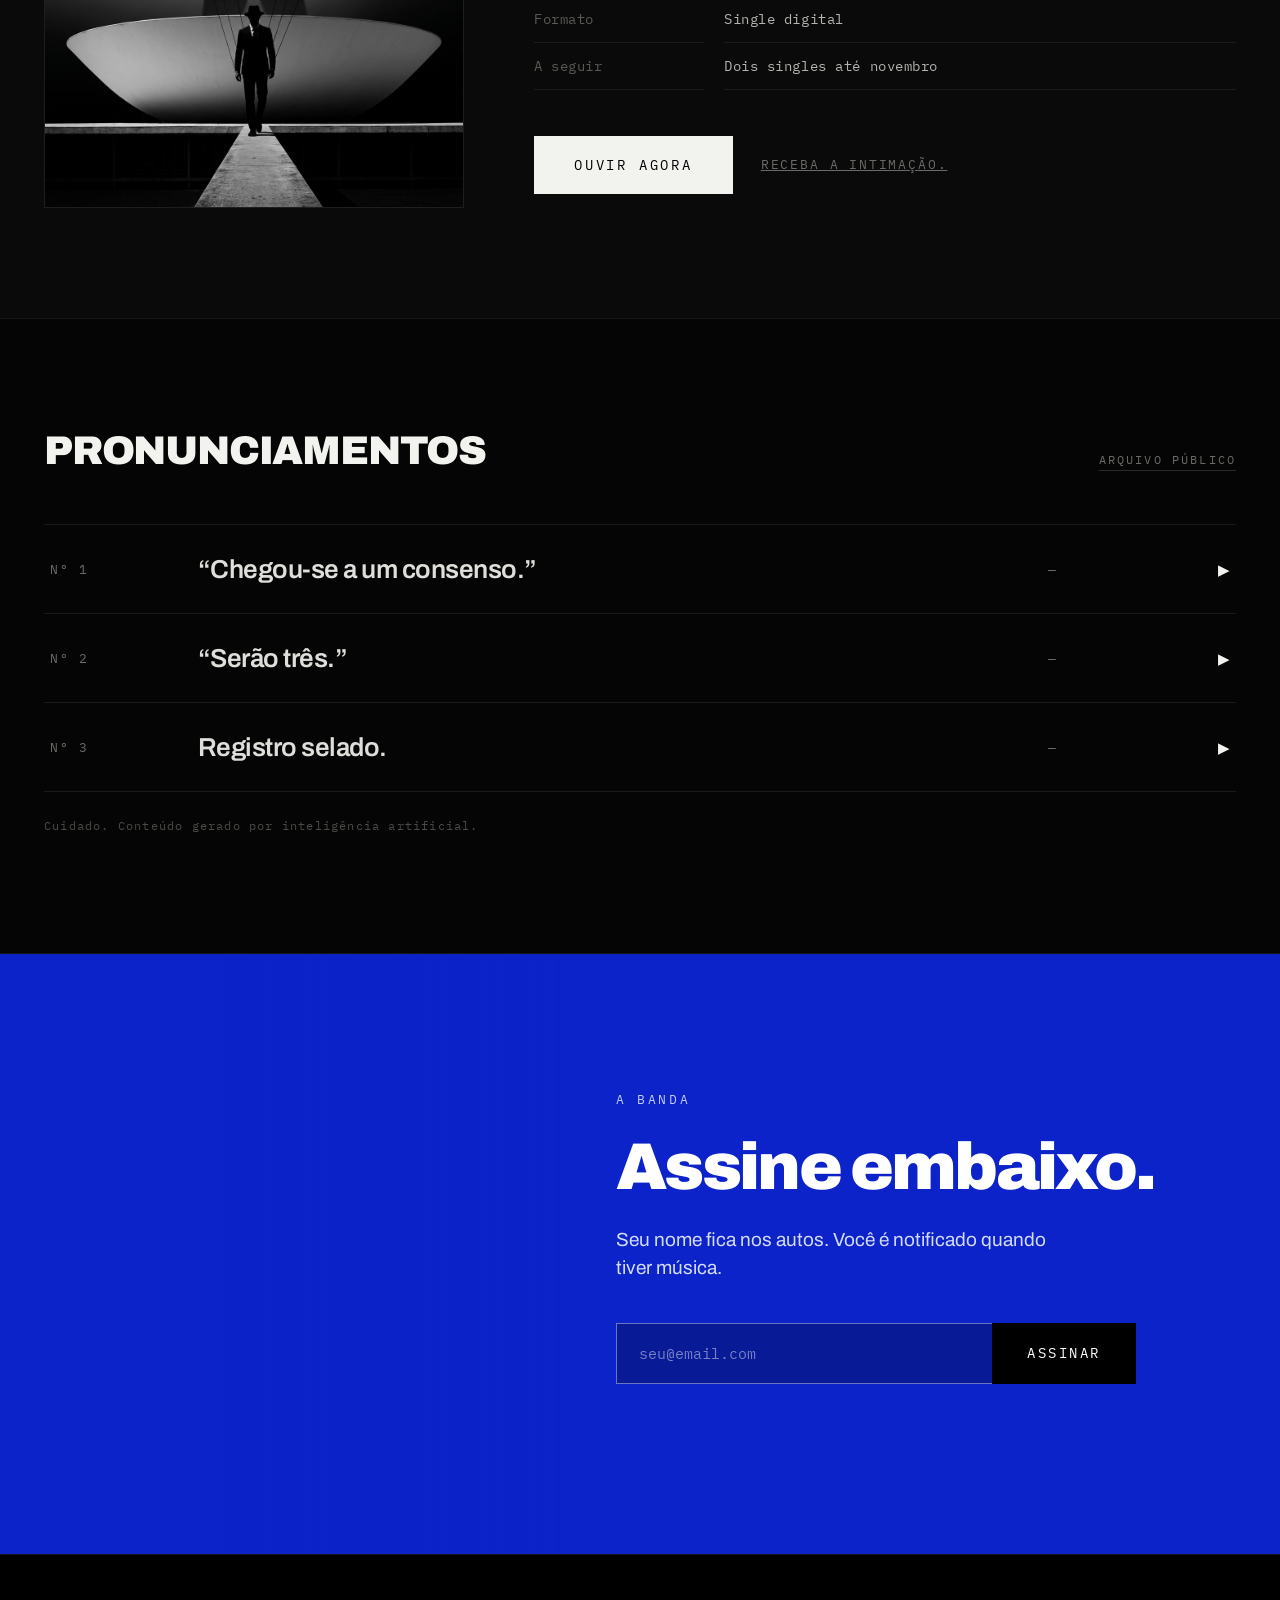
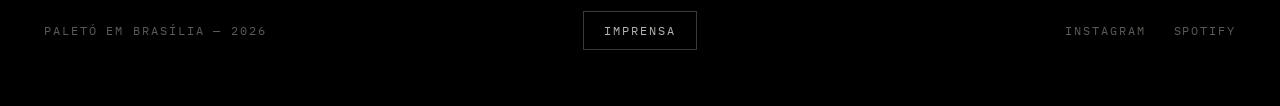
==== commit a13d9c13: "Move site and deck content into editable JSON Content that was hard-coded in config.js and in the ma" ====
--- a/site/index.html
+++ b/site/index.html
@@ -37,14 +37,14 @@
 
 
       <div class="hero-bottom">
-        <div class="hero-kicker" data-pt="UMA BANDA. TRÊS SINGLES. SETEMBRO, OUTUBRO, NOVEMBRO." data-en="One band. Three singles. September, October, November."></div>
+        <div class="hero-kicker" data-edit="hero.kicker" data-pt="UMA BANDA. TRÊS SINGLES. SETEMBRO, OUTUBRO, NOVEMBRO." data-en="One band. Three singles. September, October, November."></div>
         <h1 class="hero-title">Paletó em Brasília</h1>
 
         <aside class="release-box" data-release hidden>
           <div class="release-box-head">
             <img class="release-box-capa" data-release-capa src="" alt="">
             <div class="release-box-id">
-              <span class="release-box-tag" data-pt="Já disponível" data-en="Out now"></span>
+              <span class="release-box-tag" data-edit="release.tag" data-pt="Já disponível" data-en="Out now"></span>
               <span class="release-box-titulo" data-release-titulo></span>
             </div>
           </div>
@@ -59,11 +59,11 @@
   <!-- FALA DO ARTICULISTA -->
   <div class="statement">
     <div class="statement-inner">
-      <p class="statement-quote" data-fase="presave" hidden data-pt="&ldquo;Confirmo que existe um material.&rdquo;" data-en="&ldquo;I confirm that a material exists.&rdquo;"></p>
-      <p class="statement-quote" data-fase="streaming" hidden data-pt="&ldquo;O material está publicado.&rdquo;" data-en="&ldquo;The material is published.&rdquo;"></p>
+      <p class="statement-quote" data-fase="presave" hidden data-edit="articulista.presave" data-pt="&ldquo;Confirmo que existe um material.&rdquo;" data-en="&ldquo;I confirm that a material exists.&rdquo;"></p>
+      <p class="statement-quote" data-fase="streaming" hidden data-edit="articulista.streaming" data-pt="&ldquo;O material está publicado.&rdquo;" data-en="&ldquo;The material is published.&rdquo;"></p>
       <div class="statement-meta">
         <span class="statement-line"></span>
-        <span data-pt="Pronunciamento nº 2 — o Articulista" data-en="Statement no. 2 — the Articulator"></span>
+        <span data-edit="articulista.assinatura" data-pt="Pronunciamento nº 2 — o Articulista" data-en="Statement no. 2 — the Articulator"></span>
       </div>
     </div>
   </div>
@@ -75,16 +75,16 @@
       <div class="single-kicker" data-single-numero>Single 01</div>
       <h2 class="single-title" data-single-titulo>Do meio ao fim</h2>
       <div class="single-facts">
-        <span class="fact-label" data-pt="Lançamento" data-en="Release"></span>
+        <span class="fact-label" data-edit="single.rotulo.lancamento" data-pt="Lançamento" data-en="Release"></span>
         <span class="fact-value" data-single-data>11.09.2026</span>
-        <span class="fact-label" data-pt="Formato" data-en="Format"></span>
+        <span class="fact-label" data-edit="single.rotulo.formato" data-pt="Formato" data-en="Format"></span>
         <span class="fact-value" data-single-formato data-pt="Single digital" data-en="Digital single"></span>
-        <span class="fact-label last" data-pt="A seguir" data-en="Next"></span>
+        <span class="fact-label last" data-edit="single.rotulo.aseguir" data-pt="A seguir" data-en="Next"></span>
         <span class="fact-value last" data-single-aseguir data-pt="Dois singles até novembro" data-en="Two more singles until November"></span>
       </div>
       <div class="single-actions">
         <a class="btn-solid" data-release-cta data-fase="streaming" hidden target="_blank" rel="noopener">
-          <span data-pt="Ouvir agora" data-en="Listen now"></span>
+          <span data-edit="single.cta.ouvir" data-pt="Ouvir agora" data-en="Listen now"></span>
         </a>
         <button class="btn-solid" type="button" data-open-intimacao data-fase="presave" hidden>
           <span data-pt="Receba a intimação." data-en="Receive the summons."></span>
@@ -99,13 +99,13 @@
   <!-- ARQUIVO -->
   <div class="archive" data-section="arquivo">
     <div class="archive-header">
-      <h3 class="archive-title" data-pt="Pronunciamentos" data-en="Statements"></h3>
-      <a class="archive-tag archive-channel" data-youtube-channel target="_blank" rel="noopener" data-pt="Arquivo público" data-en="Public archive"></a>
+      <h3 class="archive-title" data-edit="arquivo.titulo" data-pt="Pronunciamentos" data-en="Statements"></h3>
+      <a class="archive-tag archive-channel" data-youtube-channel target="_blank" rel="noopener" data-edit="arquivo.tag" data-pt="Arquivo público" data-en="Public archive"></a>
     </div>
 
     <div class="archive-list" data-archive-list></div>
 
-    <p class="archive-disclaimer" data-pt="Cuidado. Conteúdo gerado por inteligência artificial." data-en="Caution. Content generated by artificial intelligence."></p>
+    <p class="archive-disclaimer" data-edit="arquivo.aviso" data-pt="Cuidado. Conteúdo gerado por inteligência artificial." data-en="Caution. Content generated by artificial intelligence."></p>
   </div>
 
   <!-- AZUL: A BANDA + E-MAIL -->
@@ -115,14 +115,14 @@
       <div class="band-photo-overlay"></div>
     </div>
     <div class="band-content">
-      <div class="band-kicker" data-pt="A banda" data-en="The band"></div>
-      <h3 class="band-title" data-pt="Assine embaixo." data-en="Sign below."></h3>
-      <p class="band-desc" data-pt="Seu nome fica nos autos. Você é notificado quando tiver música." data-en="Your name goes on the record. You are notified when there is music — nothing else."></p>
+      <div class="band-kicker" data-edit="banda.kicker" data-pt="A banda" data-en="The band"></div>
+      <h3 class="band-title" data-edit="banda.titulo" data-pt="Assine embaixo." data-en="Sign below."></h3>
+      <p class="band-desc" data-edit="banda.desc" data-pt="Seu nome fica nos autos. Você é notificado quando tiver música." data-en="Your name goes on the record. You are notified when there is music — nothing else."></p>
       <form class="signup-form" data-signup-form novalidate>
         <div class="email-row">
           <input class="email-input" type="email" required placeholder="seu@email.com" autocomplete="email">
           <button class="email-submit" type="submit">
-            <span data-pt="Assinar" data-en="Sign"></span>
+            <span data-edit="banda.botao" data-pt="Assinar" data-en="Sign"></span>
           </button>
         </div>
         <div class="form-msg" data-signup-msg></div>
@@ -133,7 +133,7 @@
   <!-- FOOTER -->
   <div class="footer">
     <span class="footer-copy">Paletó em Brasília — 2026</span>
-    <a class="footer-press" data-press-link data-pt="imprensa" data-en="press"></a>
+    <a class="footer-press" data-press-link data-edit="rodape.imprensa" data-pt="imprensa" data-en="press"></a>
     <div class="footer-links">
       <a data-instagram-link>Instagram</a>
       <a data-presave-link>Spotify</a>
@@ -150,7 +150,7 @@
       <div class="ouvir-conteudo">
         <div class="ouvir-banda">Paletó em Brasília</div>
         <h4 class="ouvir-titulo" data-ouvir-titulo></h4>
-        <div class="ouvir-label" data-pt="Ouvir em" data-en="Listen on"></div>
+        <div class="ouvir-label" data-edit="ouvir.label" data-pt="Ouvir em" data-en="Listen on"></div>
         <div class="ouvir-lista" data-ouvir-lista></div>
       </div>
     </div>
@@ -163,14 +163,14 @@
 
       <!-- ETAPA 1: E-MAIL -->
       <div class="modal-step" data-step="email">
-        <div class="modal-kicker" data-pt="Intimação nº 001/2026 — etapa 1 de 2" data-en="Summons no. 001/2026 — step 1 of 2"></div>
-        <h4 class="modal-title" data-pt="Primeiro, o seu e-mail." data-en="First, your e-mail."></h4>
-        <p class="modal-body-text" data-pt="Não custa nada." data-en="Two steps. This one is painless."></p>
+        <div class="modal-kicker" data-edit="fluxo.kicker" data-pt="Intimação nº 001/2026 — etapa 1 de 2" data-en="Summons no. 001/2026 — step 1 of 2"></div>
+        <h4 class="modal-title" data-edit="fluxo.titulo" data-pt="Primeiro, o seu e-mail." data-en="First, your e-mail."></h4>
+        <p class="modal-body-text" data-edit="fluxo.apoio" data-pt="Não custa nada." data-en="Two steps. This one is painless."></p>
         <form class="modal-form" data-intimacao-email-form novalidate>
           <div class="email-row">
             <input class="email-input" type="email" required placeholder="seu@email.com" autocomplete="email">
             <button class="email-submit" type="submit">
-              <span data-pt="Prosseguir" data-en="Proceed"></span>
+              <span data-edit="fluxo.botao" data-pt="Prosseguir" data-en="Proceed"></span>
             </button>
           </div>
         </form>
@@ -185,25 +185,25 @@
         <div class="presave-content">
           <!-- Fase "presave": o single ainda vai sair -->
           <div class="presave-fase" data-fase="presave" hidden>
-            <h4 class="presave-title" data-pt="Perfeito. Só mais uma coisa..." data-en="An understanding has been reached."></h4>
-            <p class="presave-text" data-pt="&nbsp;Um segundo gesto bondoso é requerido da sua parte. Chamam de &quot;pré-save&quot;. Eu chamo de &lt;i&gt;sentar-se à mesa&lt;/i&gt;." data-en="My friends. It came to my attention that your e-mail was recorded, and I want you to know this was noted with great sensibility, at the highest level. Now a second gesture is required of you — small, almost nothing, twenty seconds, no more. They call it &ldquo;pre-save.&rdquo; I call it the sitting of the table."></p>
-            <p class="presave-text" data-pt="Funciona assim: você autoriza, no seu próprio streaming, um aplicativo que jamais ouviu falar antes. Isso não foi articulação minha. Mas posso lhe dizer, com a autoridade moral que o momento exige, que é para o bem do processo geral." data-en="It works like this: you authorise, on your own streaming service, an application you have never heard of before. This was not my design. But I can tell you, with the moral authority the moment demands, that it is for the good of the process."></p>
+            <h4 class="presave-title" data-edit="fluxo.presave.titulo" data-pt="Perfeito. Só mais uma coisa..." data-en="An understanding has been reached."></h4>
+            <p class="presave-text" data-edit="fluxo.presave.p1" data-pt="&nbsp;Um segundo gesto bondoso é requerido da sua parte. Chamam de &quot;pré-save&quot;. Eu chamo de &lt;i&gt;sentar-se à mesa&lt;/i&gt;." data-en="My friends. It came to my attention that your e-mail was recorded, and I want you to know this was noted with great sensibility, at the highest level. Now a second gesture is required of you — small, almost nothing, twenty seconds, no more. They call it &ldquo;pre-save.&rdquo; I call it the sitting of the table."></p>
+            <p class="presave-text" data-edit="fluxo.presave.p2" data-pt="Funciona assim: você autoriza, no seu próprio streaming, um aplicativo que jamais ouviu falar antes. Isso não foi articulação minha. Mas posso lhe dizer, com a autoridade moral que o momento exige, que é para o bem do processo geral." data-en="It works like this: you authorise, on your own streaming service, an application you have never heard of before. This was not my design. But I can tell you, with the moral authority the moment demands, that it is for the good of the process."></p>
           </div>
 
           <!-- Fase "streaming": o single já está no ar -->
           <div class="presave-fase" data-fase="streaming" hidden>
-            <h4 class="presave-title" data-pt="Perfeito. Agora a parte boa." data-en="Perfect. Now the good part."></h4>
-            <p class="presave-text" data-pt="&nbsp;Comunico que o material se encontra publicado e disponível em todas as plataformas. Nenhuma autorização lhe é exigida desta vez. Basta apertar." data-en="I hereby communicate that the material is published and available on every platform. No authorisation is required of you this time. You need only press."></p>
-            <p class="presave-text" data-pt="O que se faz a partir daqui é de foro íntimo: ouvir uma vez, ouvir dez, ou repassar a terceiros. Registro apenas que o processo corre bem quando se repassa a terceiros." data-en="What you do from here is a private matter: listen once, listen ten times, or pass it on. I note only that the process runs well when it is passed on."></p>
+            <h4 class="presave-title" data-edit="fluxo.streaming.titulo" data-pt="Perfeito. Agora a parte boa." data-en="Perfect. Now the good part."></h4>
+            <p class="presave-text" data-edit="fluxo.streaming.p1" data-pt="&nbsp;Comunico que o material se encontra publicado e disponível em todas as plataformas. Nenhuma autorização lhe é exigida desta vez. Basta apertar." data-en="I hereby communicate that the material is published and available on every platform. No authorisation is required of you this time. You need only press."></p>
+            <p class="presave-text" data-edit="fluxo.streaming.p2" data-pt="O que se faz a partir daqui é de foro íntimo: ouvir uma vez, ouvir dez, ou repassar a terceiros. Registro apenas que o processo corre bem quando se repassa a terceiros." data-en="What you do from here is a private matter: listen once, listen ten times, or pass it on. I note only that the process runs well when it is passed on."></p>
           </div>
 
           <div class="presave-actions">
             <a class="btn-presave" data-presave-cta target="_blank" rel="noopener">
-              <span class="presave-fase" data-fase="presave" data-pt="Sentar à mesa" data-en="Sit at the table" hidden></span>
+              <span class="presave-fase" data-fase="presave" data-edit="fluxo.presave.cta" data-pt="Sentar à mesa" data-en="Sit at the table" hidden></span>
               <span class="presave-fase" data-fase="streaming" data-pt="Ouvir agora" data-en="Listen now" hidden></span>
             </a>
             <button class="btn-text" type="button" data-close-intimacao>
-              <span data-pt="Retirar a tratativa" data-en="Withdraw the negotiation"></span>
+              <span data-edit="fluxo.recusa" data-pt="Retirar a tratativa" data-en="Withdraw the negotiation"></span>
             </button>
           </div>
         </div>
@@ -211,12 +211,12 @@
 
       <!-- ETAPA 3: FIM -->
       <div class="modal-step-fim" data-step="fim" hidden>
-        <div class="modal-kicker" data-pt="Processo encerrado" data-en="Case closed"></div>
-        <h4 class="modal-title" data-pt="Intimação cumprida." data-en="Summons complied with."></h4>
-        <p class="modal-body-text presave-fase" style="max-width:44ch" data-fase="presave" hidden data-pt="Seu nome está nos autos. Nada mais será exigido de você até o lançamento." data-en="Your name is on the record. Nothing else will be asked of you until release day."></p>
-        <p class="modal-body-text presave-fase" style="max-width:44ch" data-fase="streaming" hidden data-pt="Seu nome está nos autos. Você será notificado no próximo lançamento." data-en="Your name is on the record. You will be notified at the next release."></p>
+        <div class="modal-kicker" data-edit="fluxo.fim.kicker" data-pt="Processo encerrado" data-en="Case closed"></div>
+        <h4 class="modal-title" data-edit="fluxo.fim.titulo" data-pt="Intimação cumprida." data-en="Summons complied with."></h4>
+        <p class="modal-body-text presave-fase" style="max-width:44ch" data-fase="presave" hidden data-edit="fluxo.fim.presave" data-pt="Seu nome está nos autos. Nada mais será exigido de você até o lançamento." data-en="Your name is on the record. Nothing else will be asked of you until release day."></p>
+        <p class="modal-body-text presave-fase" style="max-width:44ch" data-fase="streaming" hidden data-edit="fluxo.fim.streaming" data-pt="Seu nome está nos autos. Você será notificado no próximo lançamento." data-en="Your name is on the record. You will be notified at the next release."></p>
         <button class="btn-solid-alt" type="button" data-close-intimacao>
-          <span data-pt="Encerrar" data-en="Close"></span>
+          <span data-edit="fluxo.fim.botao" data-pt="Encerrar" data-en="Close"></span>
         </button>
       </div>
     </div>
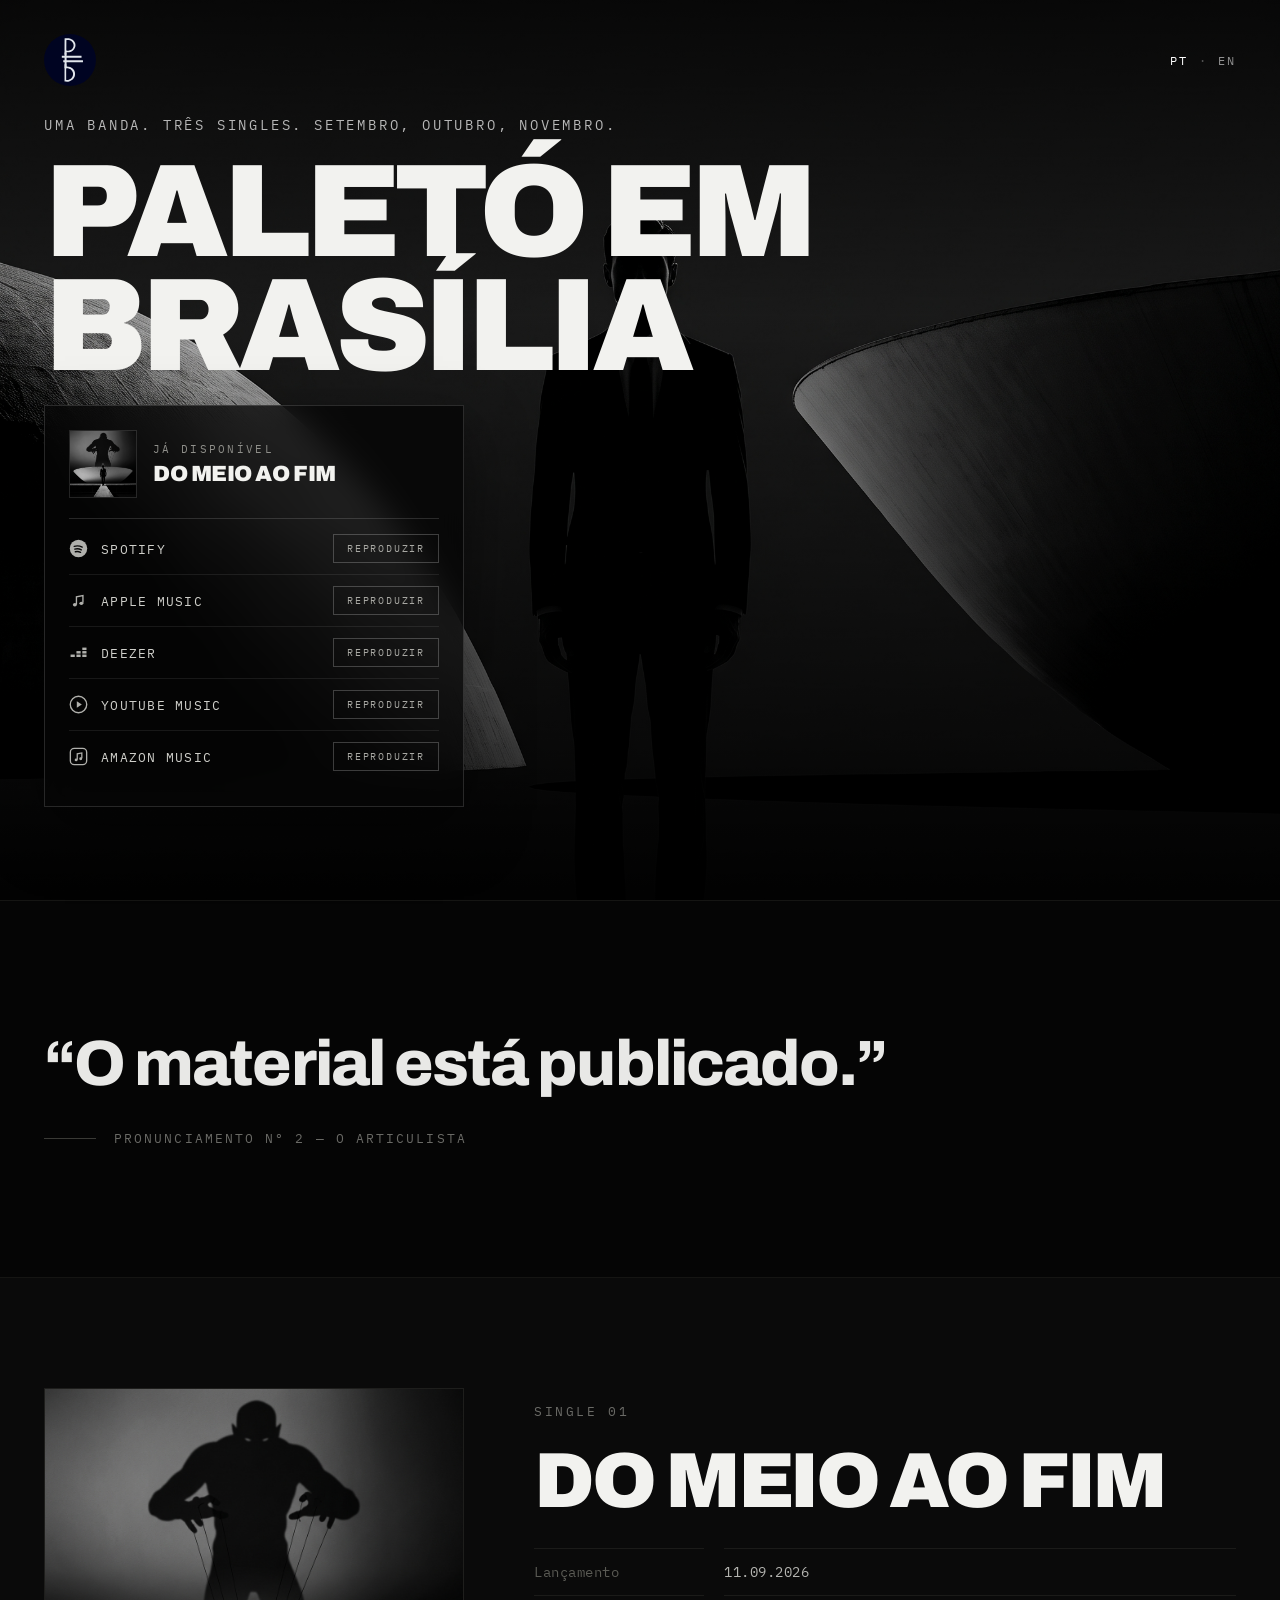
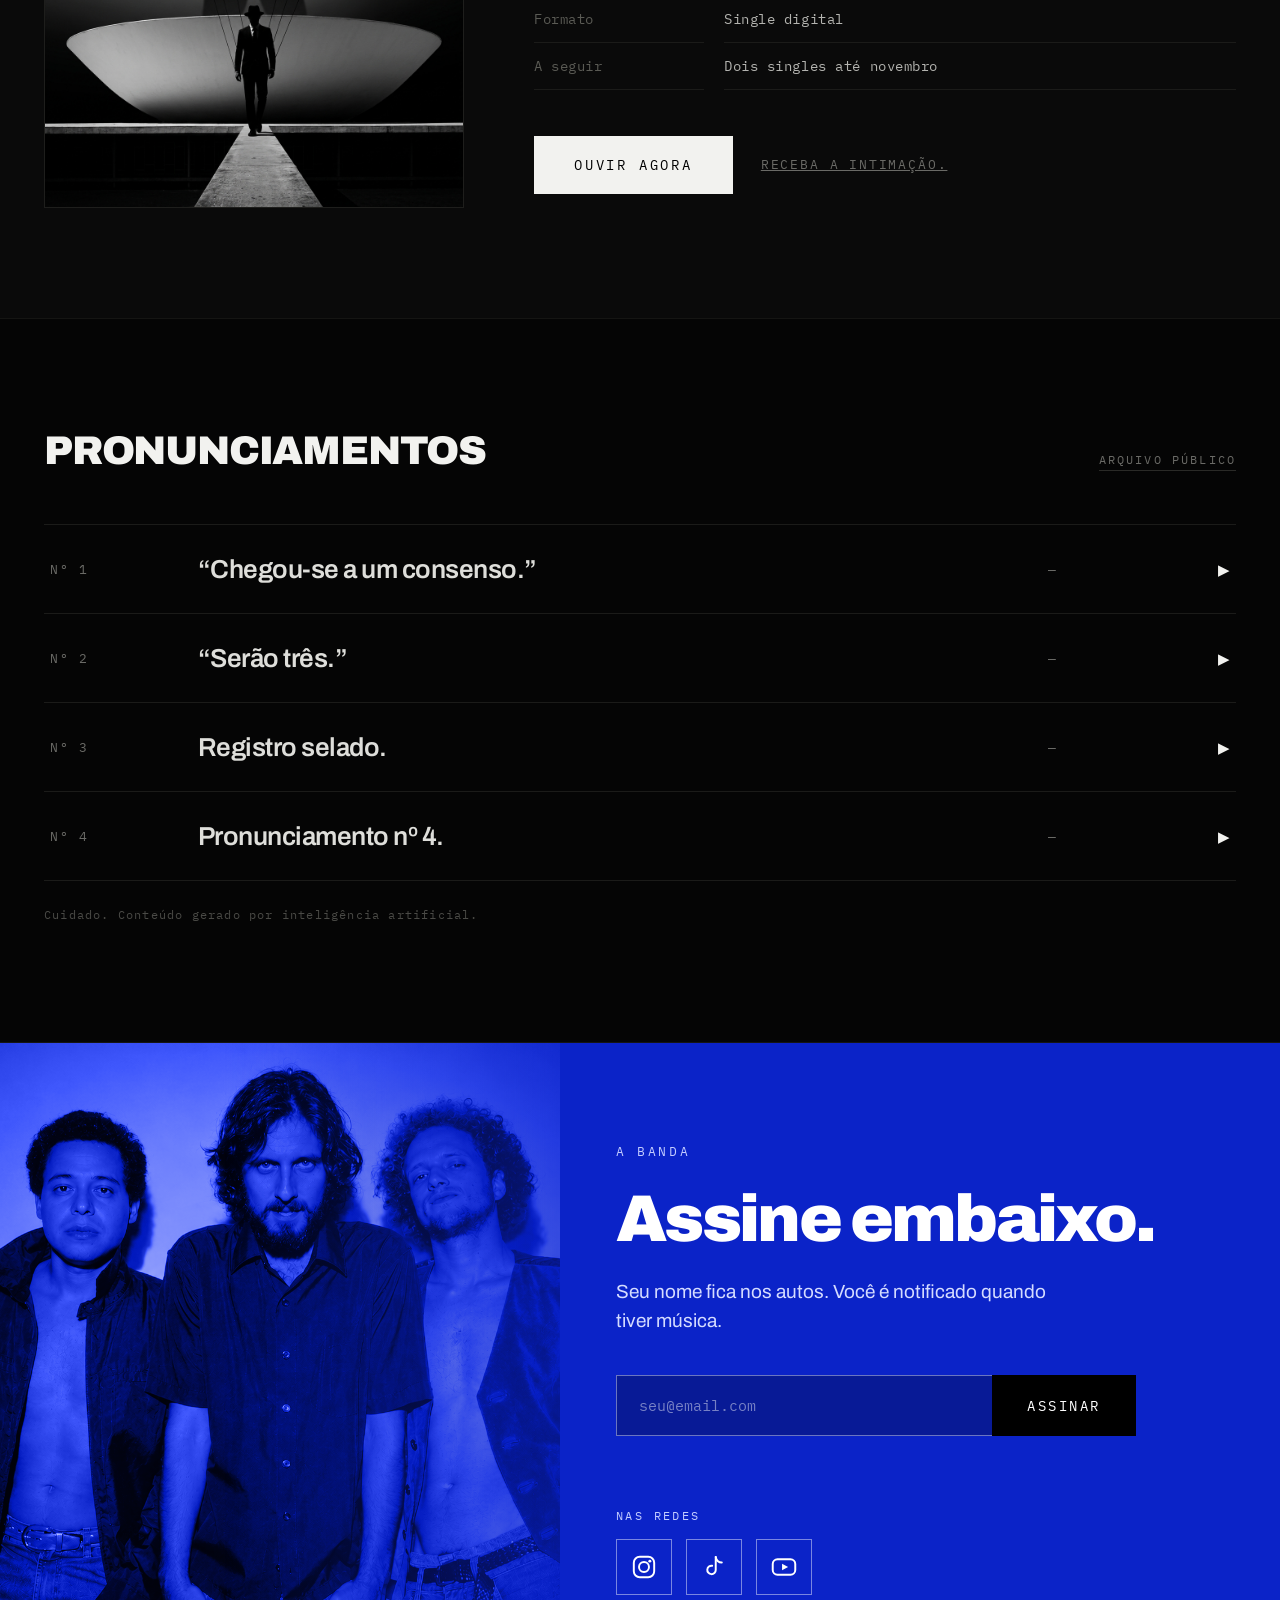
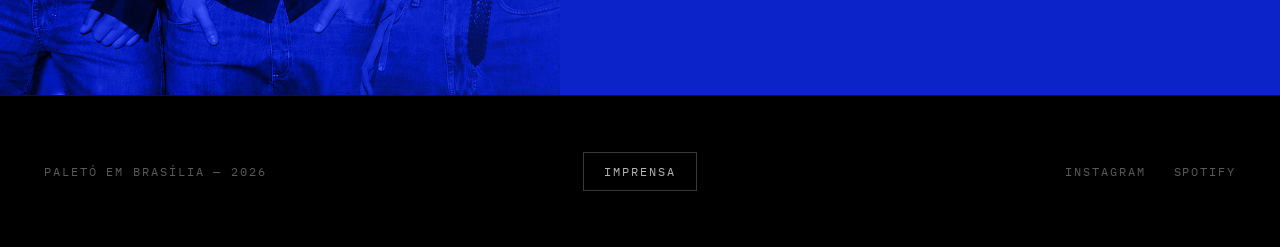
==== commit 243a8387: "Give the band section its own row of social icons Instagram, TikTok and YouTube now sit as outlined " ====
--- a/site/index.html
+++ b/site/index.html
@@ -127,6 +127,32 @@
         </div>
         <div class="form-msg" data-signup-msg></div>
       </form>
+      <!-- Redes. Os href saem do config (links.*); o JS esconde o que estiver
+           sem link. Glifos simplificados, não as marcas oficiais. -->
+      <div class="social" data-social-lista>
+        <span class="social-label" data-edit="banda.redes" data-pt="Nas redes" data-en="Follow"></span>
+        <div class="social-icones">
+          <a class="social-item" data-social="instagram" href="#" target="_blank" rel="noopener" aria-label="Instagram">
+            <svg class="social-icone" viewBox="0 0 24 24" fill="none" aria-hidden="true">
+              <rect x="2.6" y="2.6" width="18.8" height="18.8" rx="5.5" stroke="currentColor" stroke-width="1.8"/>
+              <circle cx="12" cy="12" r="4.6" stroke="currentColor" stroke-width="1.8"/>
+              <circle cx="17.4" cy="6.6" r="1.35" fill="currentColor"/>
+            </svg>
+          </a>
+          <a class="social-item" data-social="tiktok" href="#" target="_blank" rel="noopener" aria-label="TikTok">
+            <svg class="social-icone" viewBox="0 0 24 24" fill="none" aria-hidden="true">
+              <path d="M13.6 2.7v12a3.9 3.9 0 1 1-3.3-3.85" stroke="currentColor" stroke-width="1.8" stroke-linecap="round" stroke-linejoin="round"/>
+              <path d="M13.6 2.7a5.6 5.6 0 0 0 5.6 5.2" stroke="currentColor" stroke-width="1.8" stroke-linecap="round"/>
+            </svg>
+          </a>
+          <a class="social-item" data-social="youtube" href="#" target="_blank" rel="noopener" aria-label="YouTube">
+            <svg class="social-icone" viewBox="0 0 24 24" fill="none" aria-hidden="true">
+              <rect x="1.6" y="4.9" width="20.8" height="14.2" rx="4.4" stroke="currentColor" stroke-width="1.8"/>
+              <path d="M10.2 8.9l5.6 3.1-5.6 3.1z" fill="currentColor"/>
+            </svg>
+          </a>
+        </div>
+      </div>
     </div>
   </div>
 
--- a/site/css/style.css
+++ b/site/css/style.css
@@ -177,7 +177,7 @@
 
 .release-box-lista { display: flex; flex-direction: column; }
 
-.release-box-item {
+.plat-item {
   display: flex;
   align-items: center;
   gap: 13px;
@@ -187,10 +187,10 @@
   transition: color .15s ease;
 }
 
-.release-box-item + .release-box-item { border-top: 1px solid rgba(255, 255, 255, .08); }
-.release-box-item:hover { color: #fff; }
-
-.release-box-icone {
+.plat-item + .plat-item { border-top: 1px solid rgba(255, 255, 255, .08); }
+.plat-item:hover { color: #fff; }
+
+.plat-icone {
   width: 19px;
   height: 19px;
   flex-shrink: 0;
@@ -199,9 +199,9 @@
   transition: opacity .15s ease;
 }
 
-.release-box-item:hover .release-box-icone { opacity: 1; }
-
-.release-box-nome {
+.plat-item:hover .plat-icone { opacity: 1; }
+
+.plat-nome {
   flex: 1;
   min-width: 0;
   font-family: var(--mono);
@@ -210,7 +210,7 @@
   text-transform: uppercase;
 }
 
-.release-box-btn {
+.plat-btn {
   flex-shrink: 0;
   font-family: var(--mono);
   font-size: 10px;
@@ -222,7 +222,7 @@
   transition: background-color .15s ease, color .15s ease, border-color .15s ease;
 }
 
-.release-box-item:hover .release-box-btn {
+.plat-item:hover .plat-btn {
   background: #f2f2ef;
   border-color: #f2f2ef;
   color: #000;
@@ -565,6 +565,35 @@
 .email-submit:hover { background: #fff; color: var(--blue); border-color: #fff; }
 
 .form-msg { min-height: 20px; font-family: var(--mono); font-size: 13px; color: #ffffff; }
+
+/* Redes sociais, sobre o azul */
+.social { display: flex; flex-direction: column; gap: 16px; margin-top: 10px; }
+
+.social-label {
+  font-family: var(--mono);
+  font-size: 12px;
+  letter-spacing: .2em;
+  text-transform: uppercase;
+  color: #c3ccff;
+}
+
+.social-icones { display: flex; gap: 14px; }
+
+.social-item {
+  width: 56px;
+  height: 56px;
+  display: grid;
+  place-items: center;
+  color: #fff;
+  border: 1px solid rgba(255, 255, 255, .45);
+  transition: background .15s ease, border-color .15s ease, color .15s ease;
+}
+
+.social-item:hover { background: #fff; border-color: #fff; color: var(--blue); }
+
+.social-item:focus-visible { outline: 2px solid #fff; outline-offset: 3px; }
+
+.social-icone { width: 26px; height: 26px; display: block; }
 
 /* ---------- FOOTER ---------- */
 .footer {
@@ -660,27 +689,13 @@
 
 .ouvir-lista { display: flex; flex-direction: column; }
 
-.ouvir-item {
-  display: flex;
-  align-items: center;
-  justify-content: space-between;
-  gap: 20px;
-  padding: 18px 4px;
-  border-top: 1px solid #1b1b19;
-  text-decoration: none;
-  font-family: var(--mono);
-  font-size: 14px;
-  letter-spacing: .12em;
-  text-transform: uppercase;
-  color: #dededa;
-  transition: background-color .15s ease, color .15s ease;
-}
-
-.ouvir-item:last-child { border-bottom: 1px solid #1b1b19; }
-.ouvir-item:hover { background: #0d0d0c; color: #fff; }
-
-.ouvir-acao { color: #6a6a66; font-size: 12px; letter-spacing: .18em; }
-.ouvir-item:hover .ouvir-acao { color: var(--blue-light); }
+/* O painel usa a mesma linha da tarja da capa, um ponto maior */
+.ouvir-lista .plat-item { padding: 15px 2px; gap: 15px; }
+.ouvir-lista .plat-item + .plat-item { border-top-color: #1b1b19; }
+.ouvir-lista .plat-item:last-child { border-bottom: 1px solid #1b1b19; }
+.ouvir-lista .plat-icone { width: 21px; height: 21px; }
+.ouvir-lista .plat-nome { font-size: 13.5px; }
+.ouvir-lista .plat-btn { font-size: 10.5px; padding: 8px 15px; }
 
 /* ---------- MODAL: INTIMAÇÃO ---------- */
 .modal-overlay {
